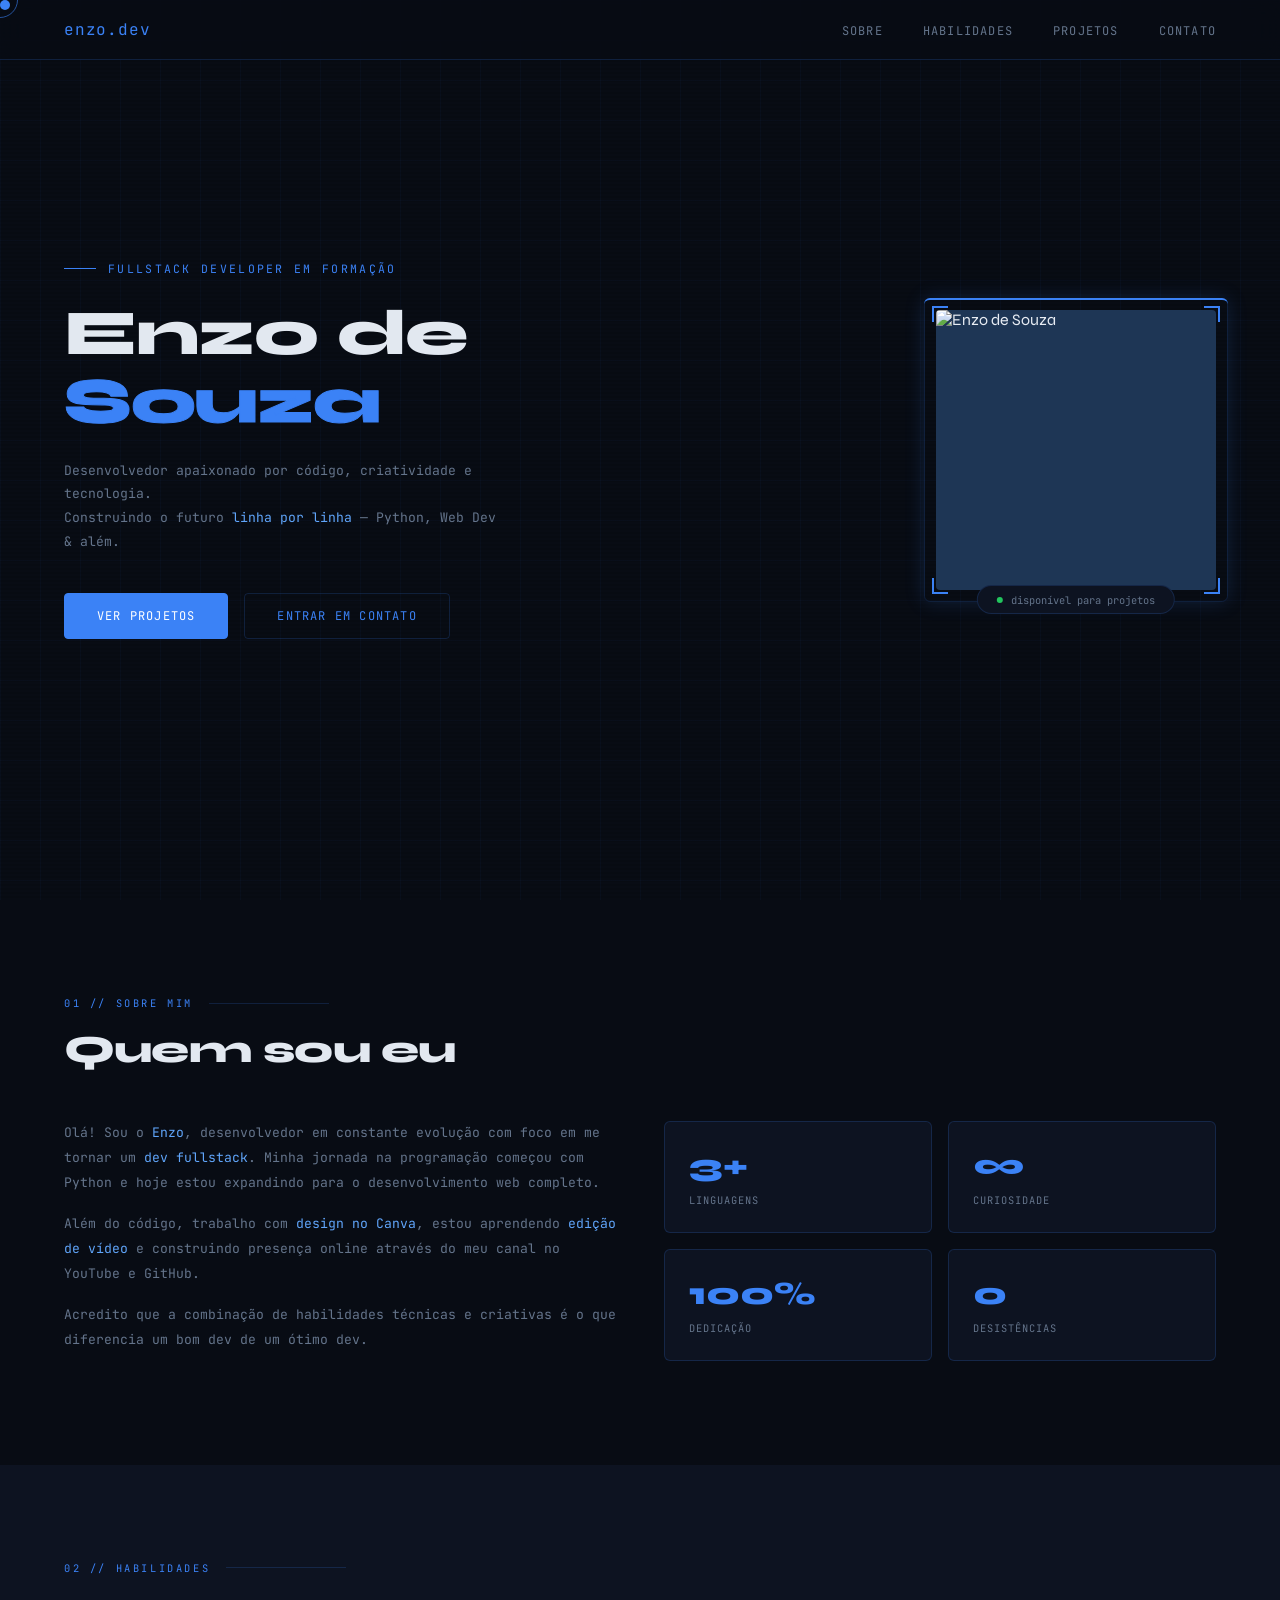
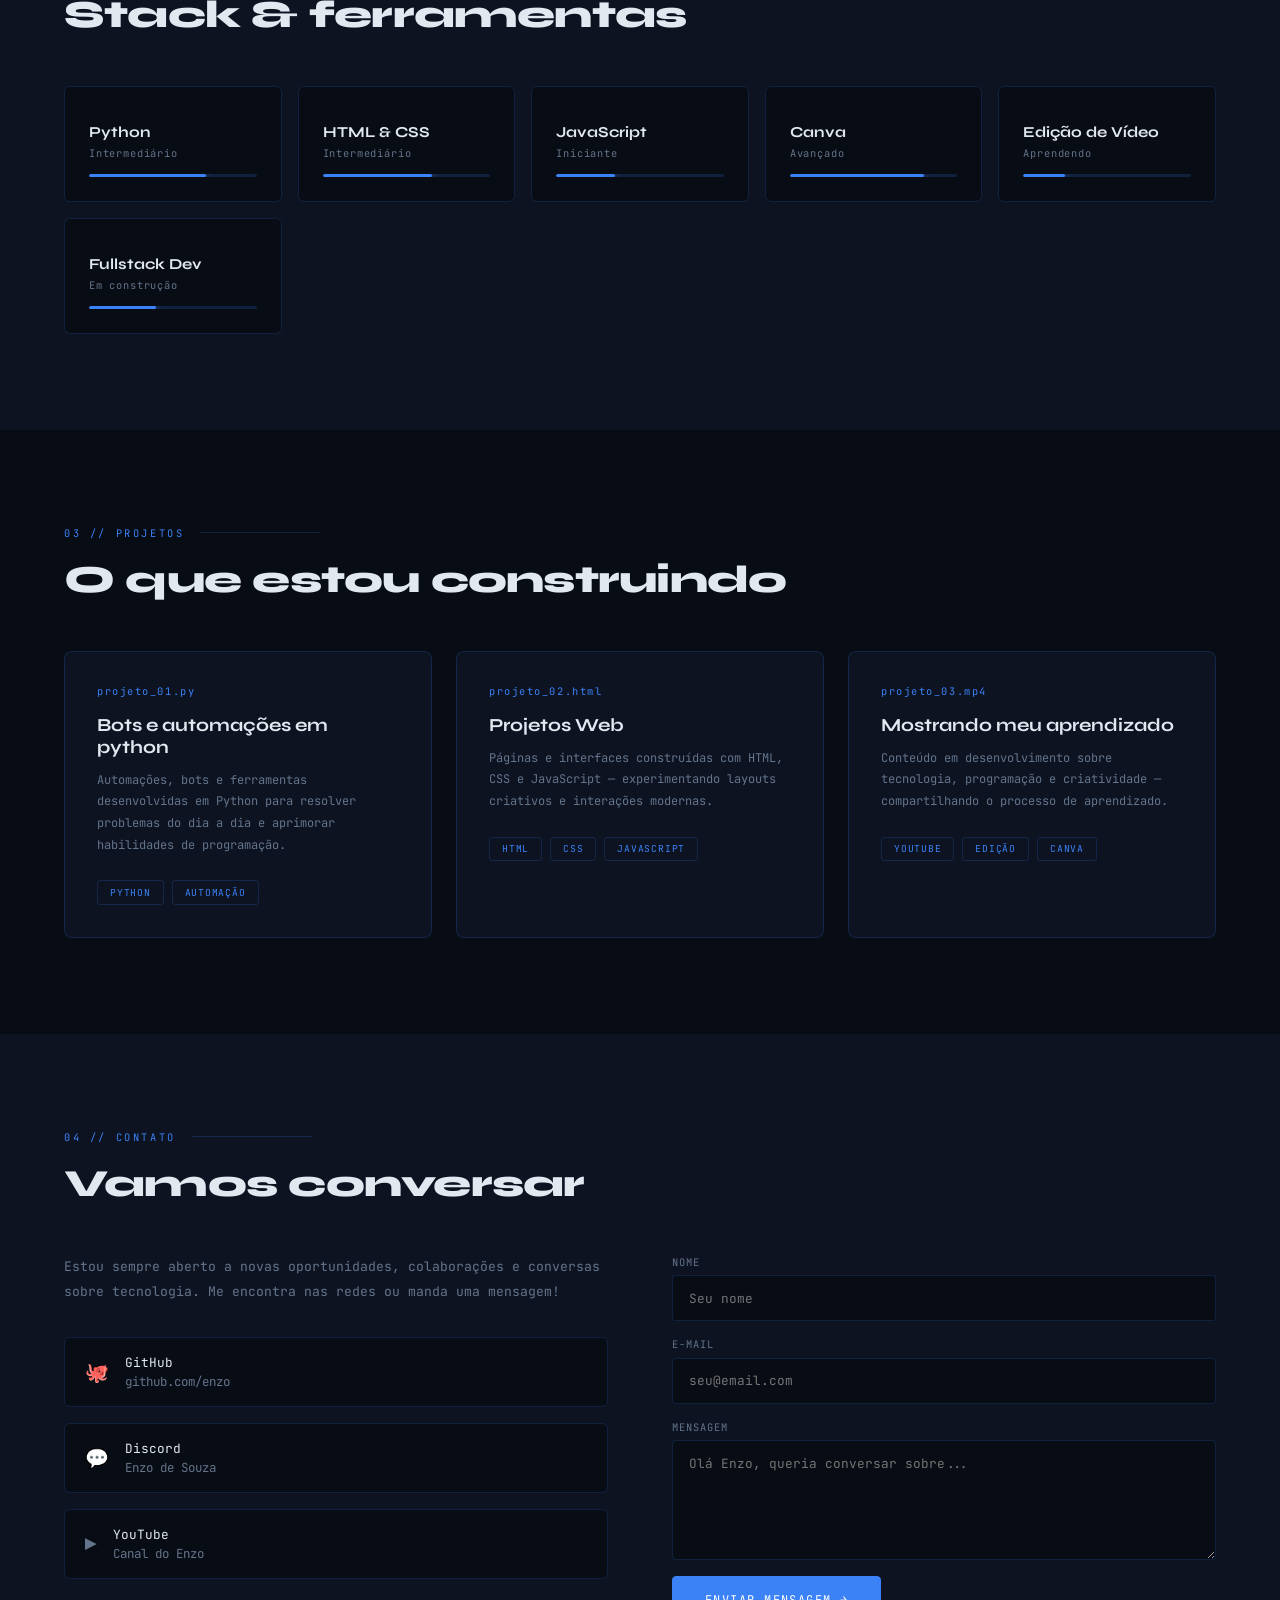
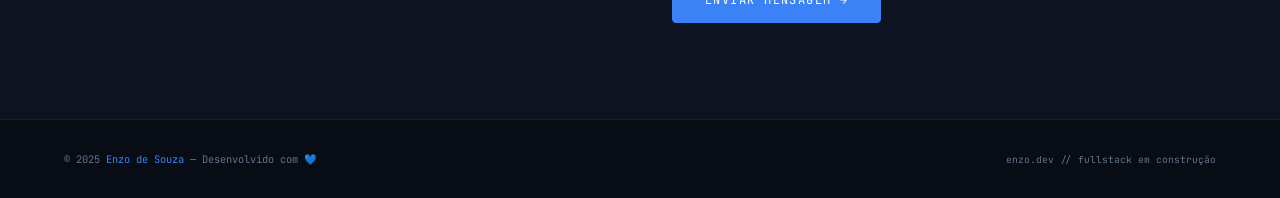
==== index.html @ d030c0ac "Rename index.html.html to index.html" ====
<!DOCTYPE html>
<html lang="pt-BR">
<head>
<meta charset="UTF-8">
<meta name="viewport" content="width=device-width, initial-scale=1.0">
<title>Enzo de Souza — Dev</title>
<link href="https://fonts.googleapis.com/css2?family=JetBrains+Mono:wght@300;400;600;700&family=Syne:wght@400;600;700;800&display=swap" rel="stylesheet">
<style>
  :root {
    --blue: #3b82f6;
    --blue-dim: #1d4ed8;
    --blue-glow: rgba(59,130,246,0.18);
    --bg: #080c14;
    --bg2: #0d1321;
    --bg3: #111827;
    --border: rgba(59,130,246,0.18);
    --text: #e2e8f0;
    --muted: #64748b;
    --accent: #60a5fa;
  }

  *, *::before, *::after { box-sizing: border-box; margin: 0; padding: 0; }

  html { scroll-behavior: smooth; }

  body {
    background: var(--bg);
    color: var(--text);
    font-family: 'Syne', sans-serif;
    overflow-x: hidden;
    cursor: none;
  }

  /* Custom cursor */
  .cursor {
    width: 10px; height: 10px;
    background: var(--blue);
    border-radius: 50%;
    position: fixed;
    top: 0; left: 0;
    pointer-events: none;
    z-index: 9999;
    transition: transform 0.1s ease;
  }
  .cursor-ring {
    width: 36px; height: 36px;
    border: 1.5px solid var(--blue);
    border-radius: 50%;
    position: fixed;
    top: 0; left: 0;
    pointer-events: none;
    z-index: 9998;
    transition: all 0.15s ease;
    opacity: 0.6;
  }

  /* Grid background */
  body::before {
    content: '';
    position: fixed;
    inset: 0;
    background-image:
      linear-gradient(rgba(59,130,246,0.04) 1px, transparent 1px),
      linear-gradient(90deg, rgba(59,130,246,0.04) 1px, transparent 1px);
    background-size: 40px 40px;
    pointer-events: none;
    z-index: 0;
  }

  /* Scanline overlay */
  body::after {
    content: '';
    position: fixed;
    inset: 0;
    background: repeating-linear-gradient(
      0deg,
      transparent,
      transparent 2px,
      rgba(0,0,0,0.07) 2px,
      rgba(0,0,0,0.07) 4px
    );
    pointer-events: none;
    z-index: 0;
  }

  /* NAV */
  nav {
    position: fixed;
    top: 0; left: 0; right: 0;
    z-index: 100;
    display: flex;
    align-items: center;
    justify-content: space-between;
    padding: 1.2rem 4rem;
    background: rgba(8,12,20,0.85);
    backdrop-filter: blur(14px);
    border-bottom: 1px solid var(--border);
  }

  .nav-logo {
    font-family: 'JetBrains Mono', monospace;
    font-size: 1rem;
    color: var(--blue);
    letter-spacing: 0.05em;
  }

  .nav-links {
    display: flex;
    gap: 2.5rem;
    list-style: none;
  }

  .nav-links a {
    font-family: 'JetBrains Mono', monospace;
    font-size: 0.75rem;
    color: var(--muted);
    text-decoration: none;
    letter-spacing: 0.1em;
    text-transform: uppercase;
    transition: color 0.2s;
  }

  .nav-links a:hover { color: var(--blue); }

  /* HERO */
  .hero {
    position: relative;
    z-index: 1;
    min-height: 100vh;
    display: flex;
    align-items: center;
    padding: 0 4rem;
    gap: 5rem;
  }

  .hero-left { flex: 1; }

  .hero-tag {
    font-family: 'JetBrains Mono', monospace;
    font-size: 0.72rem;
    color: var(--blue);
    letter-spacing: 0.2em;
    text-transform: uppercase;
    margin-bottom: 1.5rem;
    display: flex;
    align-items: center;
    gap: 0.75rem;
  }

  .hero-tag::before {
    content: '';
    display: inline-block;
    width: 2rem;
    height: 1px;
    background: var(--blue);
  }

  .hero h1 {
    font-size: clamp(2.8rem, 5vw, 5rem);
    font-weight: 800;
    line-height: 1.05;
    letter-spacing: -0.02em;
    margin-bottom: 1.5rem;
  }

  .hero h1 .name { color: var(--text); }
  .hero h1 .surname {
    color: var(--blue);
    -webkit-text-stroke: 1px var(--blue);
    display: block;
  }

  .hero-desc {
    font-family: 'JetBrains Mono', monospace;
    font-size: 0.82rem;
    color: var(--muted);
    line-height: 1.8;
    max-width: 440px;
    margin-bottom: 2.5rem;
  }

  .hero-desc span { color: var(--accent); }

  .hero-btns { display: flex; gap: 1rem; flex-wrap: wrap; }

  .btn {
    font-family: 'JetBrains Mono', monospace;
    font-size: 0.75rem;
    letter-spacing: 0.1em;
    text-transform: uppercase;
    padding: 0.85rem 2rem;
    border-radius: 4px;
    text-decoration: none;
    transition: all 0.25s;
    cursor: none;
  }

  .btn-primary {
    background: var(--blue);
    color: #fff;
    border: 1px solid var(--blue);
  }

  .btn-primary:hover {
    background: transparent;
    color: var(--blue);
    box-shadow: 0 0 20px var(--blue-glow);
  }

  .btn-outline {
    background: transparent;
    color: var(--blue);
    border: 1px solid var(--border);
  }

  .btn-outline:hover {
    border-color: var(--blue);
    box-shadow: 0 0 16px var(--blue-glow);
  }

  /* Avatar */
  .hero-right {
    flex-shrink: 0;
    position: relative;
  }

  .avatar-frame {
    width: 280px;
    height: 280px;
    position: relative;
  }

  .avatar-frame::before {
    content: '';
    position: absolute;
    inset: -12px;
    border: 1px solid var(--border);
    border-radius: 6px;
    animation: rotframe 8s linear infinite;
  }

  .avatar-frame::after {
    content: '';
    position: absolute;
    top: -12px; left: -12px; right: -12px; bottom: -12px;
    border-top: 2px solid var(--blue);
    border-radius: 6px;
    animation: rotframe 8s linear infinite;
    box-shadow: 0 0 20px var(--blue-glow);
  }

  @keyframes rotframe {
    from { transform: rotate(0deg); }
    to { transform: rotate(360deg); }
  }

  .avatar-img {
    width: 100%;
    height: 100%;
    object-fit: cover;
    border-radius: 4px;
    filter: grayscale(20%) contrast(1.05);
    display: block;
  }

  .avatar-corner {
    position: absolute;
    width: 16px; height: 16px;
    border-color: var(--blue);
    border-style: solid;
  }
  .avatar-corner.tl { top: -4px; left: -4px; border-width: 2px 0 0 2px; }
  .avatar-corner.tr { top: -4px; right: -4px; border-width: 2px 2px 0 0; }
  .avatar-corner.bl { bottom: -4px; left: -4px; border-width: 0 0 2px 2px; }
  .avatar-corner.br { bottom: -4px; right: -4px; border-width: 0 2px 2px 0; }

  .status-badge {
    position: absolute;
    bottom: -1.5rem;
    left: 50%;
    transform: translateX(-50%);
    background: var(--bg2);
    border: 1px solid var(--border);
    border-radius: 20px;
    padding: 0.4rem 1.2rem;
    font-family: 'JetBrains Mono', monospace;
    font-size: 0.65rem;
    color: var(--muted);
    white-space: nowrap;
    display: flex;
    align-items: center;
    gap: 0.5rem;
  }

  .status-dot {
    width: 6px; height: 6px;
    background: #22c55e;
    border-radius: 50%;
    animation: pulse-dot 2s ease-in-out infinite;
  }

  @keyframes pulse-dot {
    0%, 100% { opacity: 1; transform: scale(1); }
    50% { opacity: 0.5; transform: scale(0.8); }
  }

  /* SECTION */
  section {
    position: relative;
    z-index: 1;
    padding: 6rem 4rem;
  }

  .section-label {
    font-family: 'JetBrains Mono', monospace;
    font-size: 0.65rem;
    color: var(--blue);
    letter-spacing: 0.25em;
    text-transform: uppercase;
    display: flex;
    align-items: center;
    gap: 1rem;
    margin-bottom: 1rem;
  }

  .section-label::after {
    content: '';
    flex: 1;
    height: 1px;
    background: var(--border);
    max-width: 120px;
  }

  .section-title {
    font-size: clamp(1.8rem, 3vw, 2.8rem);
    font-weight: 800;
    letter-spacing: -0.02em;
    margin-bottom: 3rem;
  }

  /* ABOUT */
  .about-grid {
    display: grid;
    grid-template-columns: 1fr 1fr;
    gap: 3rem;
    align-items: start;
  }

  .about-text {
    font-family: 'JetBrains Mono', monospace;
    font-size: 0.82rem;
    color: var(--muted);
    line-height: 1.9;
  }

  .about-text p { margin-bottom: 1rem; }
  .about-text span { color: var(--accent); }

  .about-stats {
    display: grid;
    grid-template-columns: 1fr 1fr;
    gap: 1rem;
  }

  .stat-card {
    background: var(--bg2);
    border: 1px solid var(--border);
    border-radius: 6px;
    padding: 1.5rem;
    transition: border-color 0.25s, box-shadow 0.25s;
  }

  .stat-card:hover {
    border-color: var(--blue);
    box-shadow: 0 0 20px var(--blue-glow);
  }

  .stat-num {
    font-size: 2rem;
    font-weight: 800;
    color: var(--blue);
    display: block;
    margin-bottom: 0.25rem;
  }

  .stat-label {
    font-family: 'JetBrains Mono', monospace;
    font-size: 0.65rem;
    color: var(--muted);
    letter-spacing: 0.1em;
    text-transform: uppercase;
  }

  /* SKILLS */
  #skills { background: var(--bg2); }

  .skills-grid {
    display: grid;
    grid-template-columns: repeat(auto-fit, minmax(200px, 1fr));
    gap: 1rem;
  }

  .skill-card {
    background: var(--bg);
    border: 1px solid var(--border);
    border-radius: 6px;
    padding: 1.5rem;
    transition: all 0.25s;
    position: relative;
    overflow: hidden;
  }

  .skill-card::before {
    content: '';
    position: absolute;
    top: 0; left: 0;
    width: 100%; height: 2px;
    background: var(--blue);
    transform: scaleX(0);
    transform-origin: left;
    transition: transform 0.3s ease;
  }

  .skill-card:hover::before { transform: scaleX(1); }

  .skill-card:hover {
    border-color: var(--blue);
    box-shadow: 0 0 24px var(--blue-glow);
    transform: translateY(-3px);
  }

  .skill-icon {
    font-size: 1.6rem;
    margin-bottom: 0.75rem;
    display: block;
  }

  .skill-name {
    font-weight: 700;
    font-size: 0.95rem;
    margin-bottom: 0.35rem;
  }

  .skill-level {
    font-family: 'JetBrains Mono', monospace;
    font-size: 0.65rem;
    color: var(--muted);
    letter-spacing: 0.08em;
    margin-bottom: 0.85rem;
  }

  .skill-bar {
    height: 3px;
    background: var(--border);
    border-radius: 2px;
    overflow: hidden;
  }

  .skill-fill {
    height: 100%;
    background: var(--blue);
    border-radius: 2px;
    width: 0;
    transition: width 1s ease;
    box-shadow: 0 0 8px var(--blue);
  }

  /* PROJECTS */
  .projects-grid {
    display: grid;
    grid-template-columns: repeat(auto-fit, minmax(300px, 1fr));
    gap: 1.5rem;
  }

  .project-card {
    background: var(--bg2);
    border: 1px solid var(--border);
    border-radius: 8px;
    padding: 2rem;
    transition: all 0.25s;
    position: relative;
    overflow: hidden;
  }

  .project-card::after {
    content: '';
    position: absolute;
    inset: 0;
    background: linear-gradient(135deg, var(--blue-glow) 0%, transparent 60%);
    opacity: 0;
    transition: opacity 0.3s;
  }

  .project-card:hover {
    border-color: var(--blue);
    transform: translateY(-4px);
    box-shadow: 0 8px 32px var(--blue-glow);
  }

  .project-card:hover::after { opacity: 1; }

  .project-num {
    font-family: 'JetBrains Mono', monospace;
    font-size: 0.65rem;
    color: var(--blue);
    letter-spacing: 0.15em;
    margin-bottom: 1rem;
    position: relative;
    z-index: 1;
  }

  .project-title {
    font-size: 1.15rem;
    font-weight: 700;
    margin-bottom: 0.75rem;
    position: relative;
    z-index: 1;
  }

  .project-desc {
    font-family: 'JetBrains Mono', monospace;
    font-size: 0.75rem;
    color: var(--muted);
    line-height: 1.8;
    margin-bottom: 1.5rem;
    position: relative;
    z-index: 1;
  }

  .project-tags {
    display: flex;
    flex-wrap: wrap;
    gap: 0.5rem;
    position: relative;
    z-index: 1;
  }

  .tag {
    font-family: 'JetBrains Mono', monospace;
    font-size: 0.6rem;
    padding: 0.3rem 0.75rem;
    border: 1px solid var(--border);
    border-radius: 3px;
    color: var(--blue);
    letter-spacing: 0.08em;
    text-transform: uppercase;
  }

  /* CONTACT */
  #contact { background: var(--bg2); }

  .contact-inner {
    display: grid;
    grid-template-columns: 1fr 1fr;
    gap: 4rem;
    align-items: start;
  }

  .contact-info { }

  .contact-desc {
    font-family: 'JetBrains Mono', monospace;
    font-size: 0.82rem;
    color: var(--muted);
    line-height: 1.9;
    margin-bottom: 2rem;
  }

  .contact-links {
    display: flex;
    flex-direction: column;
    gap: 1rem;
  }

  .contact-link {
    display: flex;
    align-items: center;
    gap: 1rem;
    font-family: 'JetBrains Mono', monospace;
    font-size: 0.78rem;
    color: var(--muted);
    text-decoration: none;
    padding: 1rem 1.25rem;
    background: var(--bg);
    border: 1px solid var(--border);
    border-radius: 6px;
    transition: all 0.25s;
  }

  .contact-link:hover {
    color: var(--text);
    border-color: var(--blue);
    box-shadow: 0 0 16px var(--blue-glow);
  }

  .contact-link-icon {
    font-size: 1.2rem;
    flex-shrink: 0;
  }

  .contact-form { display: flex; flex-direction: column; gap: 1rem; }

  .form-group { display: flex; flex-direction: column; gap: 0.4rem; }

  .form-label {
    font-family: 'JetBrains Mono', monospace;
    font-size: 0.65rem;
    color: var(--muted);
    letter-spacing: 0.1em;
    text-transform: uppercase;
  }

  .form-input, .form-textarea {
    background: var(--bg);
    border: 1px solid var(--border);
    border-radius: 4px;
    padding: 0.85rem 1rem;
    color: var(--text);
    font-family: 'JetBrains Mono', monospace;
    font-size: 0.8rem;
    outline: none;
    transition: border-color 0.2s, box-shadow 0.2s;
    width: 100%;
  }

  .form-input:focus, .form-textarea:focus {
    border-color: var(--blue);
    box-shadow: 0 0 12px var(--blue-glow);
  }

  .form-textarea { resize: vertical; min-height: 120px; }

  .form-btn {
    font-family: 'JetBrains Mono', monospace;
    font-size: 0.75rem;
    letter-spacing: 0.12em;
    text-transform: uppercase;
    padding: 0.9rem 2rem;
    background: var(--blue);
    color: #fff;
    border: 1px solid var(--blue);
    border-radius: 4px;
    cursor: none;
    transition: all 0.25s;
    align-self: flex-start;
  }

  .form-btn:hover {
    background: transparent;
    color: var(--blue);
    box-shadow: 0 0 20px var(--blue-glow);
  }

  /* FOOTER */
  footer {
    position: relative;
    z-index: 1;
    padding: 2rem 4rem;
    border-top: 1px solid var(--border);
    display: flex;
    justify-content: space-between;
    align-items: center;
  }

  .footer-copy {
    font-family: 'JetBrains Mono', monospace;
    font-size: 0.65rem;
    color: var(--muted);
  }

  .footer-copy span { color: var(--blue); }

  /* TYPING */
  .typing-cursor::after {
    content: '|';
    animation: blink 1s step-end infinite;
    color: var(--blue);
  }

  @keyframes blink {
    0%, 100% { opacity: 1; }
    50% { opacity: 0; }
  }

  /* Fade in */
  .fade-up {
    opacity: 0;
    transform: translateY(28px);
    transition: opacity 0.7s ease, transform 0.7s ease;
  }

  .fade-up.visible {
    opacity: 1;
    transform: translateY(0);
  }

  @media (max-width: 768px) {
    nav { padding: 1rem 1.5rem; }
    .hero { flex-direction: column-reverse; padding: 6rem 1.5rem 3rem; gap: 3rem; }
    .avatar-frame { width: 180px; height: 180px; }
    section { padding: 4rem 1.5rem; }
    .about-grid, .contact-inner { grid-template-columns: 1fr; }
    footer { flex-direction: column; gap: 0.5rem; text-align: center; }
  }
</style>
</head>
<body>

<div class="cursor" id="cursor"></div>
<div class="cursor-ring" id="cursor-ring"></div>

<!-- NAV -->
<nav>
  <div class="nav-logo">enzo.dev</div>
  <ul class="nav-links">
    <li><a href="#about">sobre</a></li>
    <li><a href="#skills">habilidades</a></li>
    <li><a href="#projects">projetos</a></li>
    <li><a href="#contact">contato</a></li>
  </ul>
</nav>

<!-- HERO -->
<section class="hero" id="home">
  <div class="hero-left">
    <div class="hero-tag">Fullstack Developer em formação</div>
    <h1>
      <span class="name">Enzo de</span>
      <span class="surname">Souza</span>
    </h1>
    <p class="hero-desc">
      Desenvolvedor apaixonado por código, criatividade e tecnologia.<br>
      Construindo o futuro <span>linha por linha</span> — Python, Web Dev & além.
    </p>
    <div class="hero-btns">
      <a href="#projects" class="btn btn-primary">Ver projetos</a>
      <a href="#contact" class="btn btn-outline">Entrar em contato</a>
    </div>
  </div>
  <div class="hero-right">
    <div class="avatar-frame">
      <img src="250769097.jpg" alt="Enzo de Souza" class="avatar-img" onerror="this.style.background='#1e3a5f';this.removeAttribute('src');">
      <div class="avatar-corner tl"></div>
      <div class="avatar-corner tr"></div>
      <div class="avatar-corner bl"></div>
      <div class="avatar-corner br"></div>
    </div>
    <div class="status-badge">
      <span class="status-dot"></span>
      disponível para projetos
    </div>
  </div>
</section>

<!-- ABOUT -->
<section id="about">
  <div class="section-label">01 // sobre mim</div>
  <h2 class="section-title">Quem sou eu</h2>
  <div class="about-grid">
    <div class="about-text fade-up">
      <p>Olá! Sou o <span>Enzo</span>, desenvolvedor em constante evolução com foco em me tornar um <span>dev fullstack</span>. Minha jornada na programação começou com Python e hoje estou expandindo para o desenvolvimento web completo.</p>
      <p>Além do código, trabalho com <span>design no Canva</span>, estou aprendendo <span>edição de vídeo</span> e construindo presença online através do meu canal no YouTube e GitHub.</p>
      <p>Acredito que a combinação de habilidades técnicas e criativas é o que diferencia um bom dev de um ótimo dev.</p>
    </div>
    <div class="about-stats fade-up">
      <div class="stat-card">
        <span class="stat-num">3+</span>
        <span class="stat-label">Linguagens</span>
      </div>
      <div class="stat-card">
        <span class="stat-num">∞</span>
        <span class="stat-label">Curiosidade</span>
      </div>
      <div class="stat-card">
        <span class="stat-num">100%</span>
        <span class="stat-label">Dedicação</span>
      </div>
      <div class="stat-card">
        <span class="stat-num">0</span>
        <span class="stat-label">Desistências</span>
      </div>
    </div>
  </div>
</section>

<!-- SKILLS -->
<section id="skills">
  <div class="section-label">02 // habilidades</div>
  <h2 class="section-title">Stack & ferramentas</h2>
  <div class="skills-grid">
    <div class="skill-card fade-up">
      <span class="skill-icon"></span>
      <div class="skill-name">Python</div>
      <div class="skill-level">Intermediário</div>
      <div class="skill-bar"><div class="skill-fill" data-width="70"></div></div>
    </div>
    <div class="skill-card fade-up">
      <span class="skill-icon"></span>
      <div class="skill-name">HTML & CSS</div>
      <div class="skill-level">Intermediário</div>
      <div class="skill-bar"><div class="skill-fill" data-width="65"></div></div>
    </div>
    <div class="skill-card fade-up">
      <span class="skill-icon"></span>
      <div class="skill-name">JavaScript</div>
      <div class="skill-level">Iniciante</div>
      <div class="skill-bar"><div class="skill-fill" data-width="35"></div></div>
    </div>
    <div class="skill-card fade-up">
      <span class="skill-icon"></span>
      <div class="skill-name">Canva</div>
      <div class="skill-level">Avançado</div>
      <div class="skill-bar"><div class="skill-fill" data-width="80"></div></div>
    </div>
    <div class="skill-card fade-up">
      <span class="skill-icon"></span>
      <div class="skill-name">Edição de Vídeo</div>
      <div class="skill-level">Aprendendo</div>
      <div class="skill-bar"><div class="skill-fill" data-width="25"></div></div>
    </div>
    <div class="skill-card fade-up">
      <span class="skill-icon"></span>
      <div class="skill-name">Fullstack Dev</div>
      <div class="skill-level">Em construção</div>
      <div class="skill-bar"><div class="skill-fill" data-width="40"></div></div>
    </div>
  </div>
</section>

<!-- PROJECTS -->
<section id="projects">
  <div class="section-label">03 // projetos</div>
  <h2 class="section-title">O que estou construindo</h2>
  <div class="projects-grid">
    <div class="project-card fade-up">
      <div class="project-num">projeto_01.py</div>
      <div class="project-title">Bots e automações em python</div>
      <p class="project-desc">Automações, bots e ferramentas desenvolvidas em Python para resolver problemas do dia a dia e aprimorar habilidades de programação.</p>
      <div class="project-tags">
        <span class="tag">Python</span>
        <span class="tag">Automação</span>
      </div>
    </div>
    <div class="project-card fade-up">
      <div class="project-num">projeto_02.html</div>
      <div class="project-title">Projetos Web</div>
      <p class="project-desc">Páginas e interfaces construídas com HTML, CSS e JavaScript — experimentando layouts criativos e interações modernas.</p>
      <div class="project-tags">
        <span class="tag">HTML</span>
        <span class="tag">CSS</span>
        <span class="tag">JavaScript</span>
      </div>
    </div>
    <div class="project-card fade-up">
      <div class="project-num">projeto_03.mp4</div>
      <div class="project-title">Mostrando meu aprendizado</div>
      <p class="project-desc">Conteúdo em desenvolvimento sobre tecnologia, programação e criatividade — compartilhando o processo de aprendizado.</p>
      <div class="project-tags">
        <span class="tag">YouTube</span>
        <span class="tag">Edição</span>
        <span class="tag">Canva</span>
      </div>
    </div>
  </div>
</section>

<!-- CONTACT -->
<section id="contact">
  <div class="section-label">04 // contato</div>
  <h2 class="section-title">Vamos conversar</h2>
  <div class="contact-inner">
    <div class="contact-info fade-up">
      <p class="contact-desc">Estou sempre aberto a novas oportunidades, colaborações e conversas sobre tecnologia. Me encontra nas redes ou manda uma mensagem!</p>
      <div class="contact-links">
        <a href="https://github.com/EnzoSouza10" target="_blank" class="contact-link">
          <span class="contact-link-icon">🐙</span>
          <div>
            <div style="color:var(--text);font-size:0.8rem;margin-bottom:2px;">GitHub</div>
            <div>github.com/enzo</div>
          </div>
        </a>
        <a href="https://discord.com/" target="_blank" class="contact-link">
          <span class="contact-link-icon">💬</span>
          <div>
            <div style="color:var(--text);font-size:0.8rem;margin-bottom:2px;">Discord</div>
            <div>Enzo de Souza</div>
          </div>
        </a>
        <a href="https://www.youtube.com/@crimsond3wn" target="_blank" class="contact-link">
          <span class="contact-link-icon">▶️</span>
          <div>
            <div style="color:var(--text);font-size:0.8rem;margin-bottom:2px;">YouTube</div>
            <div>Canal do Enzo</div>
          </div>
        </a>
      </div>
    </div>
    <div class="contact-form fade-up">
      <div class="form-group">
        <label class="form-label">Nome</label>
        <input type="text" class="form-input" placeholder="Seu nome">
      </div>
      <div class="form-group">
        <label class="form-label">E-mail</label>
        <input type="email" class="form-input" placeholder="seu@email.com">
      </div>
      <div class="form-group">
        <label class="form-label">Mensagem</label>
        <textarea class="form-textarea" placeholder="Olá Enzo, queria conversar sobre..."></textarea>
      </div>
      <button class="form-btn" onclick="handleSubmit(this)">Enviar mensagem →</button>
    </div>
  </div>
</section>

<!-- FOOTER -->
<footer>
  <div class="footer-copy">© 2025 <span>Enzo de Souza</span> — Desenvolvido com 💙</div>
  <div class="footer-copy" style="font-size:0.6rem;">enzo.dev // fullstack em construção</div>
</footer>

<script>
  // Custom cursor
  const cursor = document.getElementById('cursor');
  const ring = document.getElementById('cursor-ring');
  let mx = 0, my = 0, rx = 0, ry = 0;

  document.addEventListener('mousemove', e => {
    mx = e.clientX; my = e.clientY;
    cursor.style.transform = `translate(${mx - 5}px, ${my - 5}px)`;
  });

  function animateRing() {
    rx += (mx - rx - 18) * 0.12;
    ry += (my - ry - 18) * 0.12;
    ring.style.transform = `translate(${rx}px, ${ry}px)`;
    requestAnimationFrame(animateRing);
  }
  animateRing();

  document.querySelectorAll('a, button, .skill-card, .project-card, .stat-card, .contact-link').forEach(el => {
    el.addEventListener('mouseenter', () => {
      cursor.style.transform += ' scale(1.5)';
      ring.style.opacity = '1';
      ring.style.width = '50px';
      ring.style.height = '50px';
    });
    el.addEventListener('mouseleave', () => {
      ring.style.opacity = '0.6';
      ring.style.width = '36px';
      ring.style.height = '36px';
    });
  });

  // Intersection Observer for fade-up + skill bars
  const observer = new IntersectionObserver(entries => {
    entries.forEach(entry => {
      if (entry.isIntersecting) {
        entry.target.classList.add('visible');
        entry.target.querySelectorAll('.skill-fill').forEach(bar => {
          setTimeout(() => {
            bar.style.width = bar.dataset.width + '%';
          }, 200);
        });
      }
    });
  }, { threshold: 0.15 });

  document.querySelectorAll('.fade-up').forEach(el => observer.observe(el));

  // Also animate skill bars if already visible
  document.querySelectorAll('.skill-fill').forEach(bar => {
    const observed = new IntersectionObserver(entries => {
      if (entries[0].isIntersecting) {
        setTimeout(() => { bar.style.width = bar.dataset.width + '%'; }, 300);
        observed.disconnect();
      }
    }, { threshold: 0.5 });
    observed.observe(bar);
  });

  // Form submit
  function handleSubmit(btn) {
    btn.textContent = 'Mensagem enviada ✓';
    btn.style.background = '#22c55e';
    btn.style.borderColor = '#22c55e';
    setTimeout(() => {
      btn.textContent = 'Enviar mensagem →';
      btn.style.background = 'var(--blue)';
      btn.style.borderColor = 'var(--blue)';
    }, 3000);
  }

  // Smooth nav
  document.querySelectorAll('a[href^="#"]').forEach(a => {
    a.addEventListener('click', e => {
      e.preventDefault();
      document.querySelector(a.getAttribute('href'))?.scrollIntoView({ behavior: 'smooth' });
    });
  });
</script>
</body>
</html>
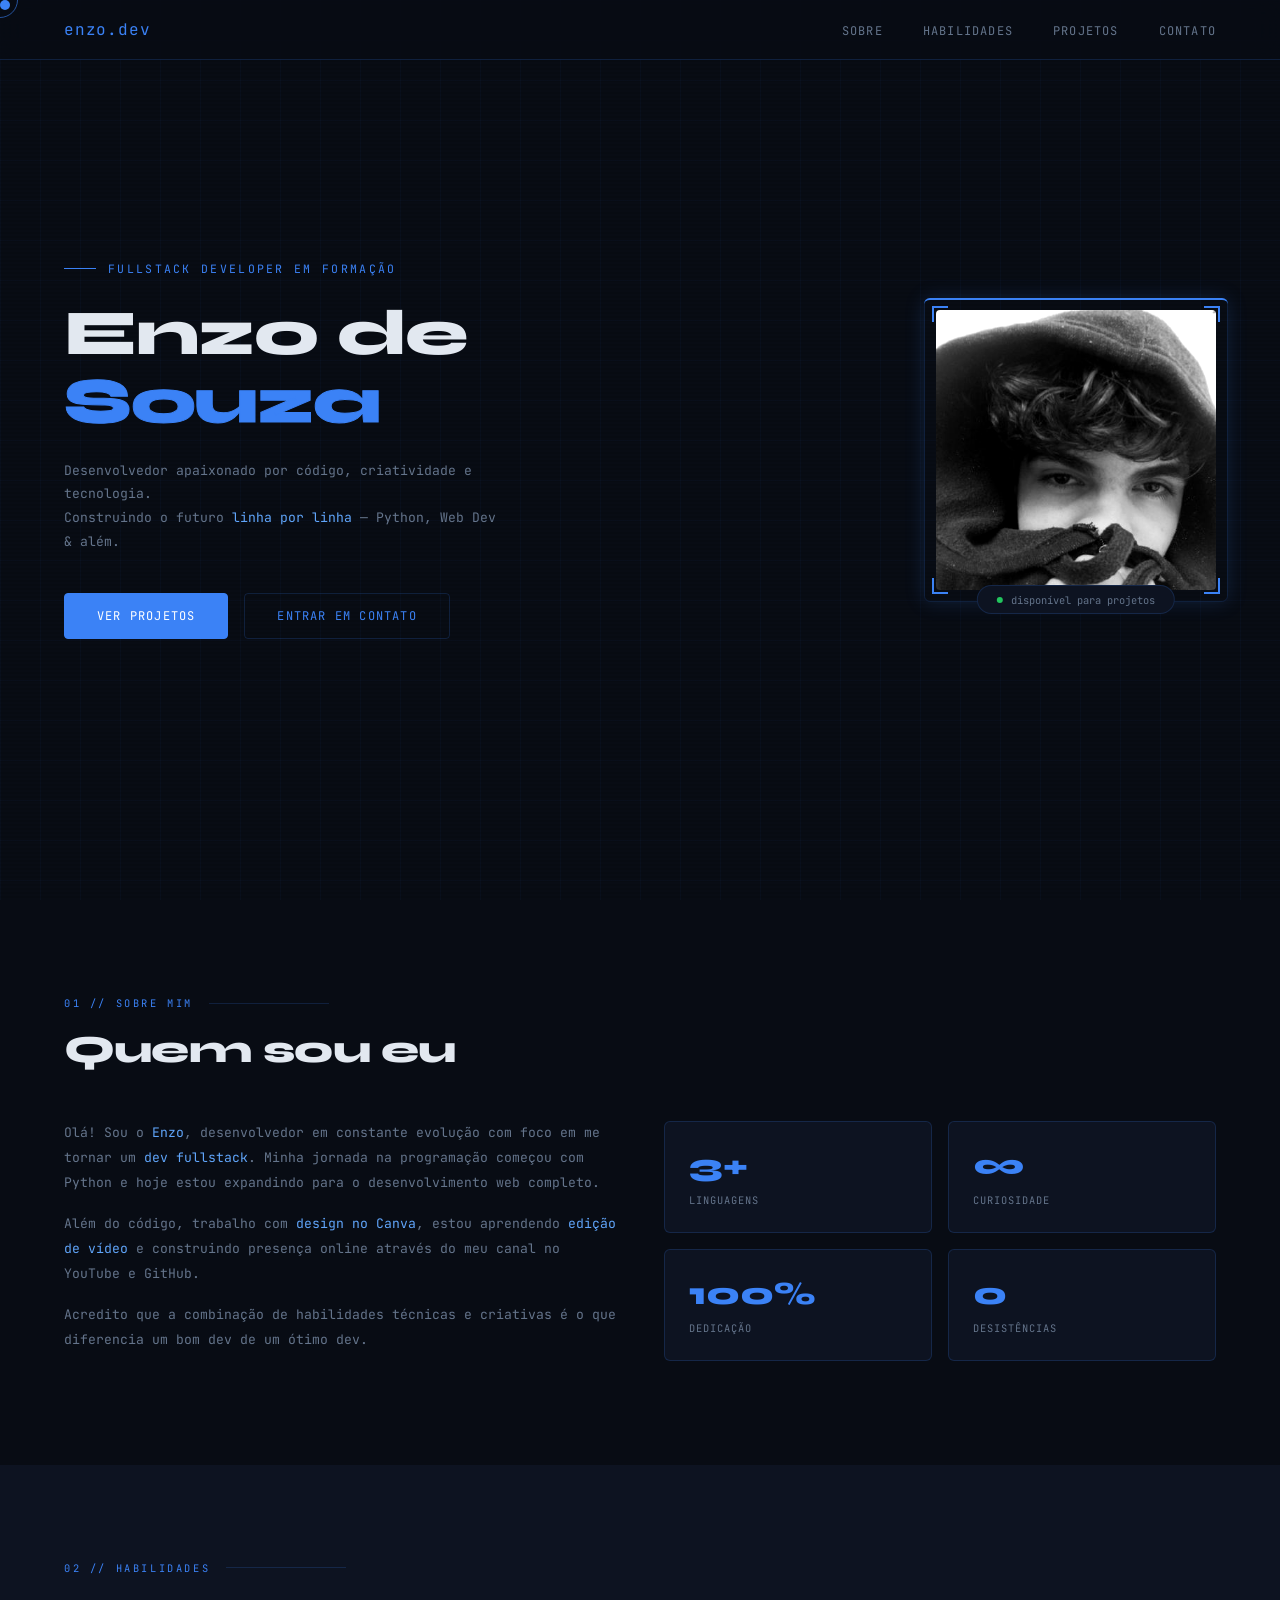
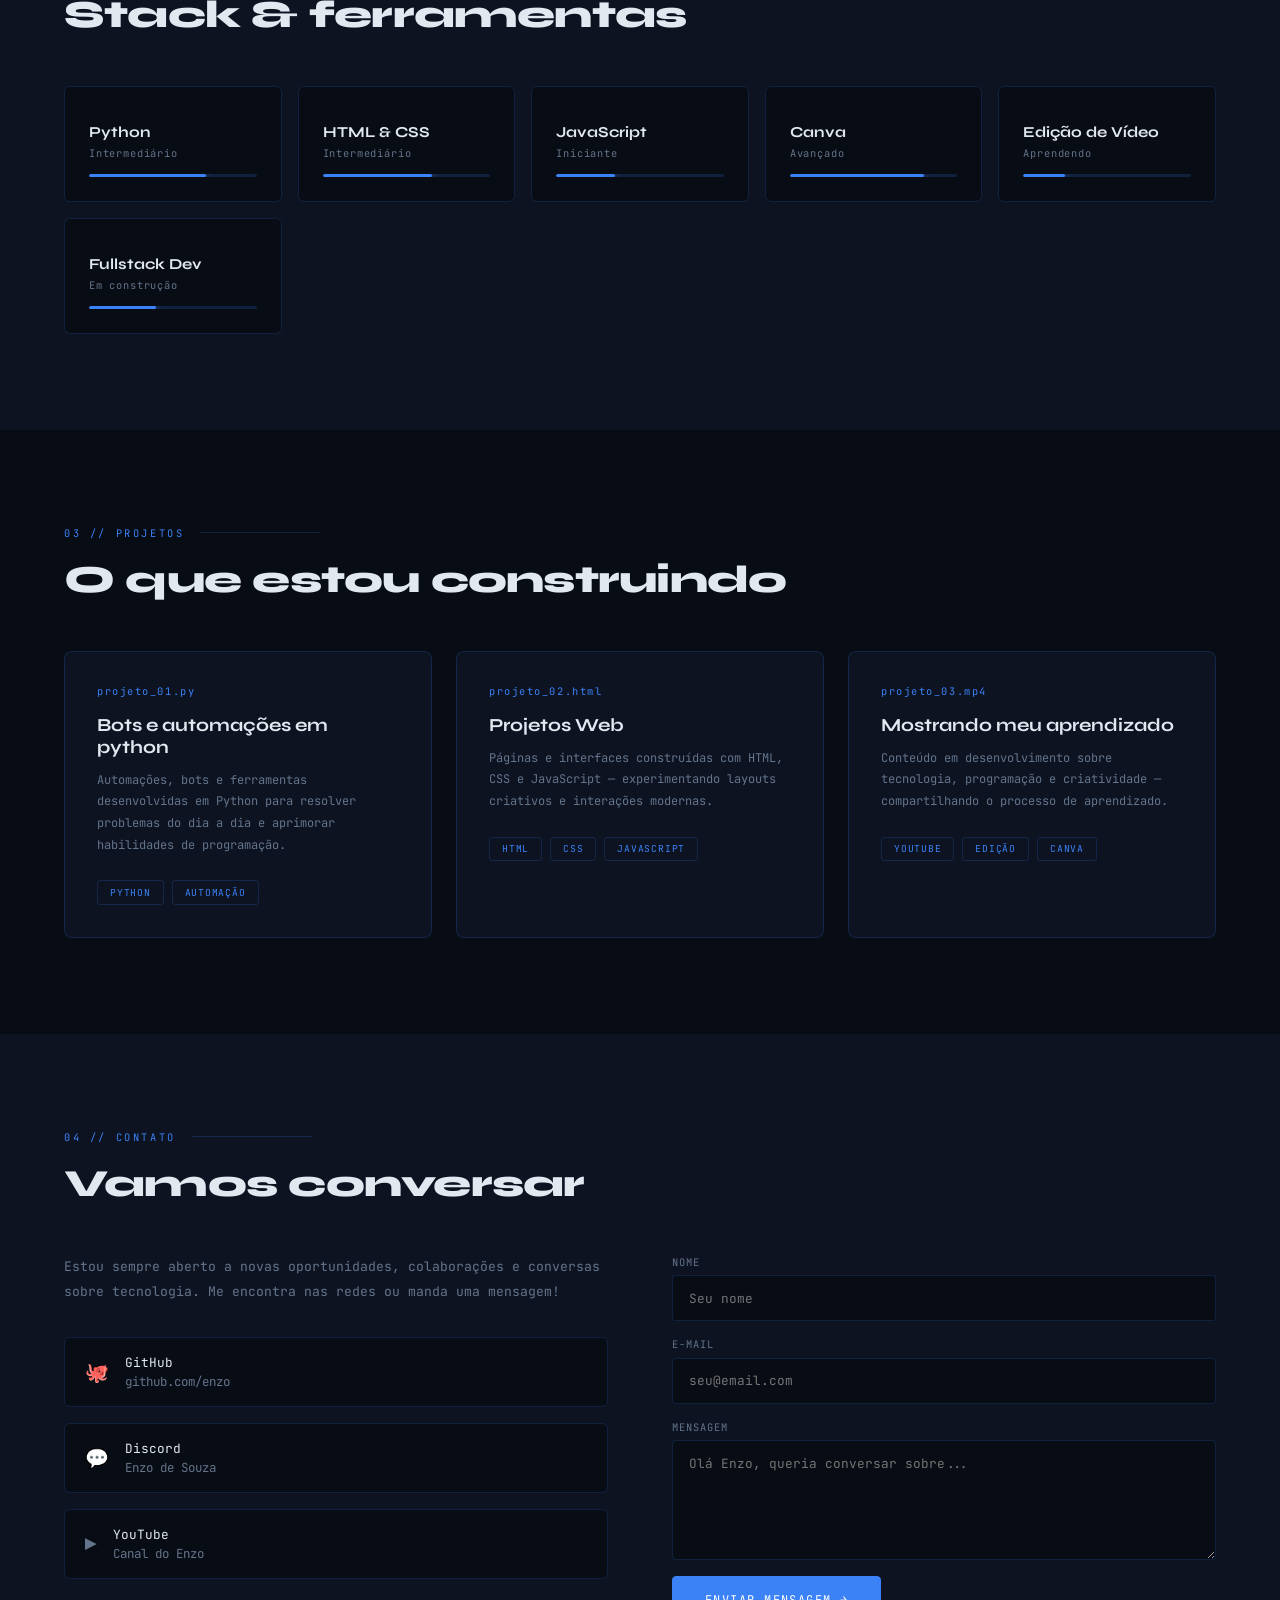
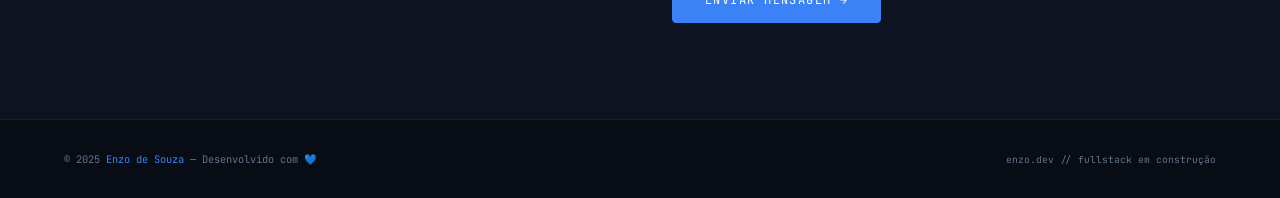
==== commit 671b589d: "Add files via upload" ====
--- a/index.html
+++ b/index.html
@@ -1,708 +1,11 @@
 <!DOCTYPE html>
 <html lang="pt-BR">
 <head>
-<meta charset="UTF-8">
-<meta name="viewport" content="width=device-width, initial-scale=1.0">
-<title>Enzo de Souza — Dev</title>
-<link href="https://fonts.googleapis.com/css2?family=JetBrains+Mono:wght@300;400;600;700&family=Syne:wght@400;600;700;800&display=swap" rel="stylesheet">
-<style>
-  :root {
-    --blue: #3b82f6;
-    --blue-dim: #1d4ed8;
-    --blue-glow: rgba(59,130,246,0.18);
-    --bg: #080c14;
-    --bg2: #0d1321;
-    --bg3: #111827;
-    --border: rgba(59,130,246,0.18);
-    --text: #e2e8f0;
-    --muted: #64748b;
-    --accent: #60a5fa;
-  }
-
-  *, *::before, *::after { box-sizing: border-box; margin: 0; padding: 0; }
-
-  html { scroll-behavior: smooth; }
-
-  body {
-    background: var(--bg);
-    color: var(--text);
-    font-family: 'Syne', sans-serif;
-    overflow-x: hidden;
-    cursor: none;
-  }
-
-  /* Custom cursor */
-  .cursor {
-    width: 10px; height: 10px;
-    background: var(--blue);
-    border-radius: 50%;
-    position: fixed;
-    top: 0; left: 0;
-    pointer-events: none;
-    z-index: 9999;
-    transition: transform 0.1s ease;
-  }
-  .cursor-ring {
-    width: 36px; height: 36px;
-    border: 1.5px solid var(--blue);
-    border-radius: 50%;
-    position: fixed;
-    top: 0; left: 0;
-    pointer-events: none;
-    z-index: 9998;
-    transition: all 0.15s ease;
-    opacity: 0.6;
-  }
-
-  /* Grid background */
-  body::before {
-    content: '';
-    position: fixed;
-    inset: 0;
-    background-image:
-      linear-gradient(rgba(59,130,246,0.04) 1px, transparent 1px),
-      linear-gradient(90deg, rgba(59,130,246,0.04) 1px, transparent 1px);
-    background-size: 40px 40px;
-    pointer-events: none;
-    z-index: 0;
-  }
-
-  /* Scanline overlay */
-  body::after {
-    content: '';
-    position: fixed;
-    inset: 0;
-    background: repeating-linear-gradient(
-      0deg,
-      transparent,
-      transparent 2px,
-      rgba(0,0,0,0.07) 2px,
-      rgba(0,0,0,0.07) 4px
-    );
-    pointer-events: none;
-    z-index: 0;
-  }
-
-  /* NAV */
-  nav {
-    position: fixed;
-    top: 0; left: 0; right: 0;
-    z-index: 100;
-    display: flex;
-    align-items: center;
-    justify-content: space-between;
-    padding: 1.2rem 4rem;
-    background: rgba(8,12,20,0.85);
-    backdrop-filter: blur(14px);
-    border-bottom: 1px solid var(--border);
-  }
-
-  .nav-logo {
-    font-family: 'JetBrains Mono', monospace;
-    font-size: 1rem;
-    color: var(--blue);
-    letter-spacing: 0.05em;
-  }
-
-  .nav-links {
-    display: flex;
-    gap: 2.5rem;
-    list-style: none;
-  }
-
-  .nav-links a {
-    font-family: 'JetBrains Mono', monospace;
-    font-size: 0.75rem;
-    color: var(--muted);
-    text-decoration: none;
-    letter-spacing: 0.1em;
-    text-transform: uppercase;
-    transition: color 0.2s;
-  }
-
-  .nav-links a:hover { color: var(--blue); }
-
-  /* HERO */
-  .hero {
-    position: relative;
-    z-index: 1;
-    min-height: 100vh;
-    display: flex;
-    align-items: center;
-    padding: 0 4rem;
-    gap: 5rem;
-  }
-
-  .hero-left { flex: 1; }
-
-  .hero-tag {
-    font-family: 'JetBrains Mono', monospace;
-    font-size: 0.72rem;
-    color: var(--blue);
-    letter-spacing: 0.2em;
-    text-transform: uppercase;
-    margin-bottom: 1.5rem;
-    display: flex;
-    align-items: center;
-    gap: 0.75rem;
-  }
-
-  .hero-tag::before {
-    content: '';
-    display: inline-block;
-    width: 2rem;
-    height: 1px;
-    background: var(--blue);
-  }
-
-  .hero h1 {
-    font-size: clamp(2.8rem, 5vw, 5rem);
-    font-weight: 800;
-    line-height: 1.05;
-    letter-spacing: -0.02em;
-    margin-bottom: 1.5rem;
-  }
-
-  .hero h1 .name { color: var(--text); }
-  .hero h1 .surname {
-    color: var(--blue);
-    -webkit-text-stroke: 1px var(--blue);
-    display: block;
-  }
-
-  .hero-desc {
-    font-family: 'JetBrains Mono', monospace;
-    font-size: 0.82rem;
-    color: var(--muted);
-    line-height: 1.8;
-    max-width: 440px;
-    margin-bottom: 2.5rem;
-  }
-
-  .hero-desc span { color: var(--accent); }
-
-  .hero-btns { display: flex; gap: 1rem; flex-wrap: wrap; }
-
-  .btn {
-    font-family: 'JetBrains Mono', monospace;
-    font-size: 0.75rem;
-    letter-spacing: 0.1em;
-    text-transform: uppercase;
-    padding: 0.85rem 2rem;
-    border-radius: 4px;
-    text-decoration: none;
-    transition: all 0.25s;
-    cursor: none;
-  }
-
-  .btn-primary {
-    background: var(--blue);
-    color: #fff;
-    border: 1px solid var(--blue);
-  }
-
-  .btn-primary:hover {
-    background: transparent;
-    color: var(--blue);
-    box-shadow: 0 0 20px var(--blue-glow);
-  }
-
-  .btn-outline {
-    background: transparent;
-    color: var(--blue);
-    border: 1px solid var(--border);
-  }
-
-  .btn-outline:hover {
-    border-color: var(--blue);
-    box-shadow: 0 0 16px var(--blue-glow);
-  }
-
-  /* Avatar */
-  .hero-right {
-    flex-shrink: 0;
-    position: relative;
-  }
-
-  .avatar-frame {
-    width: 280px;
-    height: 280px;
-    position: relative;
-  }
-
-  .avatar-frame::before {
-    content: '';
-    position: absolute;
-    inset: -12px;
-    border: 1px solid var(--border);
-    border-radius: 6px;
-    animation: rotframe 8s linear infinite;
-  }
-
-  .avatar-frame::after {
-    content: '';
-    position: absolute;
-    top: -12px; left: -12px; right: -12px; bottom: -12px;
-    border-top: 2px solid var(--blue);
-    border-radius: 6px;
-    animation: rotframe 8s linear infinite;
-    box-shadow: 0 0 20px var(--blue-glow);
-  }
-
-  @keyframes rotframe {
-    from { transform: rotate(0deg); }
-    to { transform: rotate(360deg); }
-  }
-
-  .avatar-img {
-    width: 100%;
-    height: 100%;
-    object-fit: cover;
-    border-radius: 4px;
-    filter: grayscale(20%) contrast(1.05);
-    display: block;
-  }
-
-  .avatar-corner {
-    position: absolute;
-    width: 16px; height: 16px;
-    border-color: var(--blue);
-    border-style: solid;
-  }
-  .avatar-corner.tl { top: -4px; left: -4px; border-width: 2px 0 0 2px; }
-  .avatar-corner.tr { top: -4px; right: -4px; border-width: 2px 2px 0 0; }
-  .avatar-corner.bl { bottom: -4px; left: -4px; border-width: 0 0 2px 2px; }
-  .avatar-corner.br { bottom: -4px; right: -4px; border-width: 0 2px 2px 0; }
-
-  .status-badge {
-    position: absolute;
-    bottom: -1.5rem;
-    left: 50%;
-    transform: translateX(-50%);
-    background: var(--bg2);
-    border: 1px solid var(--border);
-    border-radius: 20px;
-    padding: 0.4rem 1.2rem;
-    font-family: 'JetBrains Mono', monospace;
-    font-size: 0.65rem;
-    color: var(--muted);
-    white-space: nowrap;
-    display: flex;
-    align-items: center;
-    gap: 0.5rem;
-  }
-
-  .status-dot {
-    width: 6px; height: 6px;
-    background: #22c55e;
-    border-radius: 50%;
-    animation: pulse-dot 2s ease-in-out infinite;
-  }
-
-  @keyframes pulse-dot {
-    0%, 100% { opacity: 1; transform: scale(1); }
-    50% { opacity: 0.5; transform: scale(0.8); }
-  }
-
-  /* SECTION */
-  section {
-    position: relative;
-    z-index: 1;
-    padding: 6rem 4rem;
-  }
-
-  .section-label {
-    font-family: 'JetBrains Mono', monospace;
-    font-size: 0.65rem;
-    color: var(--blue);
-    letter-spacing: 0.25em;
-    text-transform: uppercase;
-    display: flex;
-    align-items: center;
-    gap: 1rem;
-    margin-bottom: 1rem;
-  }
-
-  .section-label::after {
-    content: '';
-    flex: 1;
-    height: 1px;
-    background: var(--border);
-    max-width: 120px;
-  }
-
-  .section-title {
-    font-size: clamp(1.8rem, 3vw, 2.8rem);
-    font-weight: 800;
-    letter-spacing: -0.02em;
-    margin-bottom: 3rem;
-  }
-
-  /* ABOUT */
-  .about-grid {
-    display: grid;
-    grid-template-columns: 1fr 1fr;
-    gap: 3rem;
-    align-items: start;
-  }
-
-  .about-text {
-    font-family: 'JetBrains Mono', monospace;
-    font-size: 0.82rem;
-    color: var(--muted);
-    line-height: 1.9;
-  }
-
-  .about-text p { margin-bottom: 1rem; }
-  .about-text span { color: var(--accent); }
-
-  .about-stats {
-    display: grid;
-    grid-template-columns: 1fr 1fr;
-    gap: 1rem;
-  }
-
-  .stat-card {
-    background: var(--bg2);
-    border: 1px solid var(--border);
-    border-radius: 6px;
-    padding: 1.5rem;
-    transition: border-color 0.25s, box-shadow 0.25s;
-  }
-
-  .stat-card:hover {
-    border-color: var(--blue);
-    box-shadow: 0 0 20px var(--blue-glow);
-  }
-
-  .stat-num {
-    font-size: 2rem;
-    font-weight: 800;
-    color: var(--blue);
-    display: block;
-    margin-bottom: 0.25rem;
-  }
-
-  .stat-label {
-    font-family: 'JetBrains Mono', monospace;
-    font-size: 0.65rem;
-    color: var(--muted);
-    letter-spacing: 0.1em;
-    text-transform: uppercase;
-  }
-
-  /* SKILLS */
-  #skills { background: var(--bg2); }
-
-  .skills-grid {
-    display: grid;
-    grid-template-columns: repeat(auto-fit, minmax(200px, 1fr));
-    gap: 1rem;
-  }
-
-  .skill-card {
-    background: var(--bg);
-    border: 1px solid var(--border);
-    border-radius: 6px;
-    padding: 1.5rem;
-    transition: all 0.25s;
-    position: relative;
-    overflow: hidden;
-  }
-
-  .skill-card::before {
-    content: '';
-    position: absolute;
-    top: 0; left: 0;
-    width: 100%; height: 2px;
-    background: var(--blue);
-    transform: scaleX(0);
-    transform-origin: left;
-    transition: transform 0.3s ease;
-  }
-
-  .skill-card:hover::before { transform: scaleX(1); }
-
-  .skill-card:hover {
-    border-color: var(--blue);
-    box-shadow: 0 0 24px var(--blue-glow);
-    transform: translateY(-3px);
-  }
-
-  .skill-icon {
-    font-size: 1.6rem;
-    margin-bottom: 0.75rem;
-    display: block;
-  }
-
-  .skill-name {
-    font-weight: 700;
-    font-size: 0.95rem;
-    margin-bottom: 0.35rem;
-  }
-
-  .skill-level {
-    font-family: 'JetBrains Mono', monospace;
-    font-size: 0.65rem;
-    color: var(--muted);
-    letter-spacing: 0.08em;
-    margin-bottom: 0.85rem;
-  }
-
-  .skill-bar {
-    height: 3px;
-    background: var(--border);
-    border-radius: 2px;
-    overflow: hidden;
-  }
-
-  .skill-fill {
-    height: 100%;
-    background: var(--blue);
-    border-radius: 2px;
-    width: 0;
-    transition: width 1s ease;
-    box-shadow: 0 0 8px var(--blue);
-  }
-
-  /* PROJECTS */
-  .projects-grid {
-    display: grid;
-    grid-template-columns: repeat(auto-fit, minmax(300px, 1fr));
-    gap: 1.5rem;
-  }
-
-  .project-card {
-    background: var(--bg2);
-    border: 1px solid var(--border);
-    border-radius: 8px;
-    padding: 2rem;
-    transition: all 0.25s;
-    position: relative;
-    overflow: hidden;
-  }
-
-  .project-card::after {
-    content: '';
-    position: absolute;
-    inset: 0;
-    background: linear-gradient(135deg, var(--blue-glow) 0%, transparent 60%);
-    opacity: 0;
-    transition: opacity 0.3s;
-  }
-
-  .project-card:hover {
-    border-color: var(--blue);
-    transform: translateY(-4px);
-    box-shadow: 0 8px 32px var(--blue-glow);
-  }
-
-  .project-card:hover::after { opacity: 1; }
-
-  .project-num {
-    font-family: 'JetBrains Mono', monospace;
-    font-size: 0.65rem;
-    color: var(--blue);
-    letter-spacing: 0.15em;
-    margin-bottom: 1rem;
-    position: relative;
-    z-index: 1;
-  }
-
-  .project-title {
-    font-size: 1.15rem;
-    font-weight: 700;
-    margin-bottom: 0.75rem;
-    position: relative;
-    z-index: 1;
-  }
-
-  .project-desc {
-    font-family: 'JetBrains Mono', monospace;
-    font-size: 0.75rem;
-    color: var(--muted);
-    line-height: 1.8;
-    margin-bottom: 1.5rem;
-    position: relative;
-    z-index: 1;
-  }
-
-  .project-tags {
-    display: flex;
-    flex-wrap: wrap;
-    gap: 0.5rem;
-    position: relative;
-    z-index: 1;
-  }
-
-  .tag {
-    font-family: 'JetBrains Mono', monospace;
-    font-size: 0.6rem;
-    padding: 0.3rem 0.75rem;
-    border: 1px solid var(--border);
-    border-radius: 3px;
-    color: var(--blue);
-    letter-spacing: 0.08em;
-    text-transform: uppercase;
-  }
-
-  /* CONTACT */
-  #contact { background: var(--bg2); }
-
-  .contact-inner {
-    display: grid;
-    grid-template-columns: 1fr 1fr;
-    gap: 4rem;
-    align-items: start;
-  }
-
-  .contact-info { }
-
-  .contact-desc {
-    font-family: 'JetBrains Mono', monospace;
-    font-size: 0.82rem;
-    color: var(--muted);
-    line-height: 1.9;
-    margin-bottom: 2rem;
-  }
-
-  .contact-links {
-    display: flex;
-    flex-direction: column;
-    gap: 1rem;
-  }
-
-  .contact-link {
-    display: flex;
-    align-items: center;
-    gap: 1rem;
-    font-family: 'JetBrains Mono', monospace;
-    font-size: 0.78rem;
-    color: var(--muted);
-    text-decoration: none;
-    padding: 1rem 1.25rem;
-    background: var(--bg);
-    border: 1px solid var(--border);
-    border-radius: 6px;
-    transition: all 0.25s;
-  }
-
-  .contact-link:hover {
-    color: var(--text);
-    border-color: var(--blue);
-    box-shadow: 0 0 16px var(--blue-glow);
-  }
-
-  .contact-link-icon {
-    font-size: 1.2rem;
-    flex-shrink: 0;
-  }
-
-  .contact-form { display: flex; flex-direction: column; gap: 1rem; }
-
-  .form-group { display: flex; flex-direction: column; gap: 0.4rem; }
-
-  .form-label {
-    font-family: 'JetBrains Mono', monospace;
-    font-size: 0.65rem;
-    color: var(--muted);
-    letter-spacing: 0.1em;
-    text-transform: uppercase;
-  }
-
-  .form-input, .form-textarea {
-    background: var(--bg);
-    border: 1px solid var(--border);
-    border-radius: 4px;
-    padding: 0.85rem 1rem;
-    color: var(--text);
-    font-family: 'JetBrains Mono', monospace;
-    font-size: 0.8rem;
-    outline: none;
-    transition: border-color 0.2s, box-shadow 0.2s;
-    width: 100%;
-  }
-
-  .form-input:focus, .form-textarea:focus {
-    border-color: var(--blue);
-    box-shadow: 0 0 12px var(--blue-glow);
-  }
-
-  .form-textarea { resize: vertical; min-height: 120px; }
-
-  .form-btn {
-    font-family: 'JetBrains Mono', monospace;
-    font-size: 0.75rem;
-    letter-spacing: 0.12em;
-    text-transform: uppercase;
-    padding: 0.9rem 2rem;
-    background: var(--blue);
-    color: #fff;
-    border: 1px solid var(--blue);
-    border-radius: 4px;
-    cursor: none;
-    transition: all 0.25s;
-    align-self: flex-start;
-  }
-
-  .form-btn:hover {
-    background: transparent;
-    color: var(--blue);
-    box-shadow: 0 0 20px var(--blue-glow);
-  }
-
-  /* FOOTER */
-  footer {
-    position: relative;
-    z-index: 1;
-    padding: 2rem 4rem;
-    border-top: 1px solid var(--border);
-    display: flex;
-    justify-content: space-between;
-    align-items: center;
-  }
-
-  .footer-copy {
-    font-family: 'JetBrains Mono', monospace;
-    font-size: 0.65rem;
-    color: var(--muted);
-  }
-
-  .footer-copy span { color: var(--blue); }
-
-  /* TYPING */
-  .typing-cursor::after {
-    content: '|';
-    animation: blink 1s step-end infinite;
-    color: var(--blue);
-  }
-
-  @keyframes blink {
-    0%, 100% { opacity: 1; }
-    50% { opacity: 0; }
-  }
-
-  /* Fade in */
-  .fade-up {
-    opacity: 0;
-    transform: translateY(28px);
-    transition: opacity 0.7s ease, transform 0.7s ease;
-  }
-
-  .fade-up.visible {
-    opacity: 1;
-    transform: translateY(0);
-  }
-
-  @media (max-width: 768px) {
-    nav { padding: 1rem 1.5rem; }
-    .hero { flex-direction: column-reverse; padding: 6rem 1.5rem 3rem; gap: 3rem; }
-    .avatar-frame { width: 180px; height: 180px; }
-    section { padding: 4rem 1.5rem; }
-    .about-grid, .contact-inner { grid-template-columns: 1fr; }
-    footer { flex-direction: column; gap: 0.5rem; text-align: center; }
-  }
-</style>
+  <meta charset="UTF-8">
+  <meta name="viewport" content="width=device-width, initial-scale=1.0">
+  <title>Enzo de Souza — Dev</title>
+  <link href="https://fonts.googleapis.com/css2?family=JetBrains+Mono:wght@300;400;600;700&family=Syne:wght@400;600;700;800&display=swap" rel="stylesheet">
+  <link rel="stylesheet" href="style.css">
 </head>
 <body>
 
@@ -712,12 +15,15 @@
 <!-- NAV -->
 <nav>
   <div class="nav-logo">enzo.dev</div>
-  <ul class="nav-links">
+  <ul class="nav-links" id="nav-links">
     <li><a href="#about">sobre</a></li>
     <li><a href="#skills">habilidades</a></li>
     <li><a href="#projects">projetos</a></li>
     <li><a href="#contact">contato</a></li>
   </ul>
+  <button class="nav-toggle" id="nav-toggle" aria-label="Abrir menu">
+    <span></span><span></span><span></span>
+  </button>
 </nav>
 
 <!-- HERO -->
@@ -895,21 +201,21 @@
         </a>
       </div>
     </div>
-    <div class="contact-form fade-up">
+    <form class="contact-form fade-up" id="contact-form" action="https://formspree.io/f/xnjrpnpr" method="POST">
       <div class="form-group">
-        <label class="form-label">Nome</label>
-        <input type="text" class="form-input" placeholder="Seu nome">
+        <label class="form-label" for="nome">Nome</label>
+        <input type="text" id="nome" name="nome" class="form-input" placeholder="Seu nome" required>
       </div>
       <div class="form-group">
-        <label class="form-label">E-mail</label>
-        <input type="email" class="form-input" placeholder="seu@email.com">
+        <label class="form-label" for="email">E-mail</label>
+        <input type="email" id="email" name="email" class="form-input" placeholder="seu@email.com" required>
       </div>
       <div class="form-group">
-        <label class="form-label">Mensagem</label>
-        <textarea class="form-textarea" placeholder="Olá Enzo, queria conversar sobre..."></textarea>
-      </div>
-      <button class="form-btn" onclick="handleSubmit(this)">Enviar mensagem →</button>
-    </div>
+        <label class="form-label" for="mensagem">Mensagem</label>
+        <textarea id="mensagem" name="mensagem" class="form-textarea" placeholder="Olá Enzo, queria conversar sobre..." required></textarea>
+      </div>
+      <button type="submit" class="form-btn" id="submit-btn">Enviar mensagem →</button>
+    </form>
   </div>
 </section>
 
@@ -919,85 +225,6 @@
   <div class="footer-copy" style="font-size:0.6rem;">enzo.dev // fullstack em construção</div>
 </footer>
 
-<script>
-  // Custom cursor
-  const cursor = document.getElementById('cursor');
-  const ring = document.getElementById('cursor-ring');
-  let mx = 0, my = 0, rx = 0, ry = 0;
-
-  document.addEventListener('mousemove', e => {
-    mx = e.clientX; my = e.clientY;
-    cursor.style.transform = `translate(${mx - 5}px, ${my - 5}px)`;
-  });
-
-  function animateRing() {
-    rx += (mx - rx - 18) * 0.12;
-    ry += (my - ry - 18) * 0.12;
-    ring.style.transform = `translate(${rx}px, ${ry}px)`;
-    requestAnimationFrame(animateRing);
-  }
-  animateRing();
-
-  document.querySelectorAll('a, button, .skill-card, .project-card, .stat-card, .contact-link').forEach(el => {
-    el.addEventListener('mouseenter', () => {
-      cursor.style.transform += ' scale(1.5)';
-      ring.style.opacity = '1';
-      ring.style.width = '50px';
-      ring.style.height = '50px';
-    });
-    el.addEventListener('mouseleave', () => {
-      ring.style.opacity = '0.6';
-      ring.style.width = '36px';
-      ring.style.height = '36px';
-    });
-  });
-
-  // Intersection Observer for fade-up + skill bars
-  const observer = new IntersectionObserver(entries => {
-    entries.forEach(entry => {
-      if (entry.isIntersecting) {
-        entry.target.classList.add('visible');
-        entry.target.querySelectorAll('.skill-fill').forEach(bar => {
-          setTimeout(() => {
-            bar.style.width = bar.dataset.width + '%';
-          }, 200);
-        });
-      }
-    });
-  }, { threshold: 0.15 });
-
-  document.querySelectorAll('.fade-up').forEach(el => observer.observe(el));
-
-  // Also animate skill bars if already visible
-  document.querySelectorAll('.skill-fill').forEach(bar => {
-    const observed = new IntersectionObserver(entries => {
-      if (entries[0].isIntersecting) {
-        setTimeout(() => { bar.style.width = bar.dataset.width + '%'; }, 300);
-        observed.disconnect();
-      }
-    }, { threshold: 0.5 });
-    observed.observe(bar);
-  });
-
-  // Form submit
-  function handleSubmit(btn) {
-    btn.textContent = 'Mensagem enviada ✓';
-    btn.style.background = '#22c55e';
-    btn.style.borderColor = '#22c55e';
-    setTimeout(() => {
-      btn.textContent = 'Enviar mensagem →';
-      btn.style.background = 'var(--blue)';
-      btn.style.borderColor = 'var(--blue)';
-    }, 3000);
-  }
-
-  // Smooth nav
-  document.querySelectorAll('a[href^="#"]').forEach(a => {
-    a.addEventListener('click', e => {
-      e.preventDefault();
-      document.querySelector(a.getAttribute('href'))?.scrollIntoView({ behavior: 'smooth' });
-    });
-  });
-</script>
+<script src="script.js"></script>
 </body>
 </html>
--- a/style.css
+++ b/style.css
@@ -0,0 +1,928 @@
+:root {
+  --blue: #3b82f6;
+  --blue-dim: #1d4ed8;
+  --blue-glow: rgba(59,130,246,0.18);
+  --bg: #080c14;
+  --bg2: #0d1321;
+  --bg3: #111827;
+  --border: rgba(59,130,246,0.18);
+  --text: #e2e8f0;
+  --muted: #64748b;
+  --accent: #60a5fa;
+}
+
+*, *::before, *::after { box-sizing: border-box; margin: 0; padding: 0; }
+
+html { scroll-behavior: smooth; }
+
+body {
+  background: var(--bg);
+  color: var(--text);
+  font-family: 'Syne', sans-serif;
+  overflow-x: hidden;
+  cursor: none;
+}
+
+/* Custom cursor */
+.cursor {
+  width: 10px; height: 10px;
+  background: var(--blue);
+  border-radius: 50%;
+  position: fixed;
+  top: 0; left: 0;
+  pointer-events: none;
+  z-index: 9999;
+  transition: transform 0.1s ease;
+}
+.cursor-ring {
+  width: 36px; height: 36px;
+  border: 1.5px solid var(--blue);
+  border-radius: 50%;
+  position: fixed;
+  top: 0; left: 0;
+  pointer-events: none;
+  z-index: 9998;
+  transition: all 0.15s ease;
+  opacity: 0.6;
+}
+
+/* Grid background */
+body::before {
+  content: '';
+  position: fixed;
+  inset: 0;
+  background-image:
+    linear-gradient(rgba(59,130,246,0.04) 1px, transparent 1px),
+    linear-gradient(90deg, rgba(59,130,246,0.04) 1px, transparent 1px);
+  background-size: 40px 40px;
+  pointer-events: none;
+  z-index: 0;
+}
+
+/* Scanline overlay */
+body::after {
+  content: '';
+  position: fixed;
+  inset: 0;
+  background: repeating-linear-gradient(
+    0deg,
+    transparent,
+    transparent 2px,
+    rgba(0,0,0,0.07) 2px,
+    rgba(0,0,0,0.07) 4px
+  );
+  pointer-events: none;
+  z-index: 0;
+}
+
+/* NAV */
+nav {
+  position: fixed;
+  top: 0; left: 0; right: 0;
+  z-index: 100;
+  display: flex;
+  align-items: center;
+  justify-content: space-between;
+  padding: 1.2rem 4rem;
+  background: rgba(8,12,20,0.85);
+  backdrop-filter: blur(14px);
+  border-bottom: 1px solid var(--border);
+}
+
+.nav-logo {
+  font-family: 'JetBrains Mono', monospace;
+  font-size: 1rem;
+  color: var(--blue);
+  letter-spacing: 0.05em;
+}
+
+.nav-links {
+  display: flex;
+  gap: 2.5rem;
+  list-style: none;
+}
+
+.nav-links a {
+  font-family: 'JetBrains Mono', monospace;
+  font-size: 0.75rem;
+  color: var(--muted);
+  text-decoration: none;
+  letter-spacing: 0.1em;
+  text-transform: uppercase;
+  transition: color 0.2s;
+}
+
+.nav-links a:hover { color: var(--blue); }
+
+/* HERO */
+.hero {
+  position: relative;
+  z-index: 1;
+  min-height: 100vh;
+  display: flex;
+  align-items: center;
+  padding: 0 4rem;
+  gap: 5rem;
+}
+
+.hero-left { flex: 1; }
+
+.hero-tag {
+  font-family: 'JetBrains Mono', monospace;
+  font-size: 0.72rem;
+  color: var(--blue);
+  letter-spacing: 0.2em;
+  text-transform: uppercase;
+  margin-bottom: 1.5rem;
+  display: flex;
+  align-items: center;
+  gap: 0.75rem;
+}
+
+.hero-tag::before {
+  content: '';
+  display: inline-block;
+  width: 2rem;
+  height: 1px;
+  background: var(--blue);
+}
+
+.hero h1 {
+  font-size: clamp(2.8rem, 5vw, 5rem);
+  font-weight: 800;
+  line-height: 1.05;
+  letter-spacing: -0.02em;
+  margin-bottom: 1.5rem;
+}
+
+.hero h1 .name { color: var(--text); }
+.hero h1 .surname {
+  color: var(--blue);
+  -webkit-text-stroke: 1px var(--blue);
+  display: block;
+}
+
+.hero-desc {
+  font-family: 'JetBrains Mono', monospace;
+  font-size: 0.82rem;
+  color: var(--muted);
+  line-height: 1.8;
+  max-width: 440px;
+  margin-bottom: 2.5rem;
+}
+
+.hero-desc span { color: var(--accent); }
+
+.hero-btns { display: flex; gap: 1rem; flex-wrap: wrap; }
+
+.btn {
+  font-family: 'JetBrains Mono', monospace;
+  font-size: 0.75rem;
+  letter-spacing: 0.1em;
+  text-transform: uppercase;
+  padding: 0.85rem 2rem;
+  border-radius: 4px;
+  text-decoration: none;
+  transition: all 0.25s;
+  cursor: none;
+}
+
+.btn-primary {
+  background: var(--blue);
+  color: #fff;
+  border: 1px solid var(--blue);
+}
+
+.btn-primary:hover {
+  background: transparent;
+  color: var(--blue);
+  box-shadow: 0 0 20px var(--blue-glow);
+}
+
+.btn-outline {
+  background: transparent;
+  color: var(--blue);
+  border: 1px solid var(--border);
+}
+
+.btn-outline:hover {
+  border-color: var(--blue);
+  box-shadow: 0 0 16px var(--blue-glow);
+}
+
+/* Avatar */
+.hero-right {
+  flex-shrink: 0;
+  position: relative;
+}
+
+.avatar-frame {
+  width: 280px;
+  height: 280px;
+  position: relative;
+}
+
+.avatar-frame::before {
+  content: '';
+  position: absolute;
+  inset: -12px;
+  border: 1px solid var(--border);
+  border-radius: 6px;
+  animation: rotframe 8s linear infinite;
+}
+
+.avatar-frame::after {
+  content: '';
+  position: absolute;
+  top: -12px; left: -12px; right: -12px; bottom: -12px;
+  border-top: 2px solid var(--blue);
+  border-radius: 6px;
+  animation: rotframe 8s linear infinite;
+  box-shadow: 0 0 20px var(--blue-glow);
+}
+
+@keyframes rotframe {
+  from { transform: rotate(0deg); }
+  to { transform: rotate(360deg); }
+}
+
+.avatar-img {
+  width: 100%;
+  height: 100%;
+  object-fit: cover;
+  border-radius: 4px;
+  filter: grayscale(20%) contrast(1.05);
+  display: block;
+}
+
+.avatar-corner {
+  position: absolute;
+  width: 16px; height: 16px;
+  border-color: var(--blue);
+  border-style: solid;
+}
+.avatar-corner.tl { top: -4px; left: -4px; border-width: 2px 0 0 2px; }
+.avatar-corner.tr { top: -4px; right: -4px; border-width: 2px 2px 0 0; }
+.avatar-corner.bl { bottom: -4px; left: -4px; border-width: 0 0 2px 2px; }
+.avatar-corner.br { bottom: -4px; right: -4px; border-width: 0 2px 2px 0; }
+
+.status-badge {
+  position: absolute;
+  bottom: -1.5rem;
+  left: 50%;
+  transform: translateX(-50%);
+  background: var(--bg2);
+  border: 1px solid var(--border);
+  border-radius: 20px;
+  padding: 0.4rem 1.2rem;
+  font-family: 'JetBrains Mono', monospace;
+  font-size: 0.65rem;
+  color: var(--muted);
+  white-space: nowrap;
+  display: flex;
+  align-items: center;
+  gap: 0.5rem;
+}
+
+.status-dot {
+  width: 6px; height: 6px;
+  background: #22c55e;
+  border-radius: 50%;
+  animation: pulse-dot 2s ease-in-out infinite;
+}
+
+@keyframes pulse-dot {
+  0%, 100% { opacity: 1; transform: scale(1); }
+  50% { opacity: 0.5; transform: scale(0.8); }
+}
+
+/* SECTION */
+section {
+  position: relative;
+  z-index: 1;
+  padding: 6rem 4rem;
+}
+
+.section-label {
+  font-family: 'JetBrains Mono', monospace;
+  font-size: 0.65rem;
+  color: var(--blue);
+  letter-spacing: 0.25em;
+  text-transform: uppercase;
+  display: flex;
+  align-items: center;
+  gap: 1rem;
+  margin-bottom: 1rem;
+}
+
+.section-label::after {
+  content: '';
+  flex: 1;
+  height: 1px;
+  background: var(--border);
+  max-width: 120px;
+}
+
+.section-title {
+  font-size: clamp(1.8rem, 3vw, 2.8rem);
+  font-weight: 800;
+  letter-spacing: -0.02em;
+  margin-bottom: 3rem;
+}
+
+/* ABOUT */
+.about-grid {
+  display: grid;
+  grid-template-columns: 1fr 1fr;
+  gap: 3rem;
+  align-items: start;
+}
+
+.about-text {
+  font-family: 'JetBrains Mono', monospace;
+  font-size: 0.82rem;
+  color: var(--muted);
+  line-height: 1.9;
+}
+
+.about-text p { margin-bottom: 1rem; }
+.about-text span { color: var(--accent); }
+
+.about-stats {
+  display: grid;
+  grid-template-columns: 1fr 1fr;
+  gap: 1rem;
+}
+
+.stat-card {
+  background: var(--bg2);
+  border: 1px solid var(--border);
+  border-radius: 6px;
+  padding: 1.5rem;
+  transition: border-color 0.25s, box-shadow 0.25s;
+}
+
+.stat-card:hover {
+  border-color: var(--blue);
+  box-shadow: 0 0 20px var(--blue-glow);
+}
+
+.stat-num {
+  font-size: 2rem;
+  font-weight: 800;
+  color: var(--blue);
+  display: block;
+  margin-bottom: 0.25rem;
+}
+
+.stat-label {
+  font-family: 'JetBrains Mono', monospace;
+  font-size: 0.65rem;
+  color: var(--muted);
+  letter-spacing: 0.1em;
+  text-transform: uppercase;
+}
+
+/* SKILLS */
+#skills { background: var(--bg2); }
+
+.skills-grid {
+  display: grid;
+  grid-template-columns: repeat(auto-fit, minmax(200px, 1fr));
+  gap: 1rem;
+}
+
+.skill-card {
+  background: var(--bg);
+  border: 1px solid var(--border);
+  border-radius: 6px;
+  padding: 1.5rem;
+  transition: all 0.25s;
+  position: relative;
+  overflow: hidden;
+}
+
+.skill-card::before {
+  content: '';
+  position: absolute;
+  top: 0; left: 0;
+  width: 100%; height: 2px;
+  background: var(--blue);
+  transform: scaleX(0);
+  transform-origin: left;
+  transition: transform 0.3s ease;
+}
+
+.skill-card:hover::before { transform: scaleX(1); }
+
+.skill-card:hover {
+  border-color: var(--blue);
+  box-shadow: 0 0 24px var(--blue-glow);
+  transform: translateY(-3px);
+}
+
+.skill-icon {
+  font-size: 1.6rem;
+  margin-bottom: 0.75rem;
+  display: block;
+}
+
+.skill-name {
+  font-weight: 700;
+  font-size: 0.95rem;
+  margin-bottom: 0.35rem;
+}
+
+.skill-level {
+  font-family: 'JetBrains Mono', monospace;
+  font-size: 0.65rem;
+  color: var(--muted);
+  letter-spacing: 0.08em;
+  margin-bottom: 0.85rem;
+}
+
+.skill-bar {
+  height: 3px;
+  background: var(--border);
+  border-radius: 2px;
+  overflow: hidden;
+}
+
+.skill-fill {
+  height: 100%;
+  background: var(--blue);
+  border-radius: 2px;
+  width: 0;
+  transition: width 1s ease;
+  box-shadow: 0 0 8px var(--blue);
+}
+
+/* PROJECTS */
+.projects-grid {
+  display: grid;
+  grid-template-columns: repeat(auto-fit, minmax(300px, 1fr));
+  gap: 1.5rem;
+}
+
+.project-card {
+  background: var(--bg2);
+  border: 1px solid var(--border);
+  border-radius: 8px;
+  padding: 2rem;
+  transition: all 0.25s;
+  position: relative;
+  overflow: hidden;
+}
+
+.project-card::after {
+  content: '';
+  position: absolute;
+  inset: 0;
+  background: linear-gradient(135deg, var(--blue-glow) 0%, transparent 60%);
+  opacity: 0;
+  transition: opacity 0.3s;
+}
+
+.project-card:hover {
+  border-color: var(--blue);
+  transform: translateY(-4px);
+  box-shadow: 0 8px 32px var(--blue-glow);
+}
+
+.project-card:hover::after { opacity: 1; }
+
+.project-num {
+  font-family: 'JetBrains Mono', monospace;
+  font-size: 0.65rem;
+  color: var(--blue);
+  letter-spacing: 0.15em;
+  margin-bottom: 1rem;
+  position: relative;
+  z-index: 1;
+}
+
+.project-title {
+  font-size: 1.15rem;
+  font-weight: 700;
+  margin-bottom: 0.75rem;
+  position: relative;
+  z-index: 1;
+}
+
+.project-desc {
+  font-family: 'JetBrains Mono', monospace;
+  font-size: 0.75rem;
+  color: var(--muted);
+  line-height: 1.8;
+  margin-bottom: 1.5rem;
+  position: relative;
+  z-index: 1;
+}
+
+.project-tags {
+  display: flex;
+  flex-wrap: wrap;
+  gap: 0.5rem;
+  position: relative;
+  z-index: 1;
+}
+
+.tag {
+  font-family: 'JetBrains Mono', monospace;
+  font-size: 0.6rem;
+  padding: 0.3rem 0.75rem;
+  border: 1px solid var(--border);
+  border-radius: 3px;
+  color: var(--blue);
+  letter-spacing: 0.08em;
+  text-transform: uppercase;
+}
+
+/* CONTACT */
+#contact { background: var(--bg2); }
+
+.contact-inner {
+  display: grid;
+  grid-template-columns: 1fr 1fr;
+  gap: 4rem;
+  align-items: start;
+}
+
+.contact-desc {
+  font-family: 'JetBrains Mono', monospace;
+  font-size: 0.82rem;
+  color: var(--muted);
+  line-height: 1.9;
+  margin-bottom: 2rem;
+}
+
+.contact-links {
+  display: flex;
+  flex-direction: column;
+  gap: 1rem;
+}
+
+.contact-link {
+  display: flex;
+  align-items: center;
+  gap: 1rem;
+  font-family: 'JetBrains Mono', monospace;
+  font-size: 0.78rem;
+  color: var(--muted);
+  text-decoration: none;
+  padding: 1rem 1.25rem;
+  background: var(--bg);
+  border: 1px solid var(--border);
+  border-radius: 6px;
+  transition: all 0.25s;
+}
+
+.contact-link:hover {
+  color: var(--text);
+  border-color: var(--blue);
+  box-shadow: 0 0 16px var(--blue-glow);
+}
+
+.contact-link-icon {
+  font-size: 1.2rem;
+  flex-shrink: 0;
+}
+
+.contact-form { display: flex; flex-direction: column; gap: 1rem; }
+
+.form-group { display: flex; flex-direction: column; gap: 0.4rem; }
+
+.form-label {
+  font-family: 'JetBrains Mono', monospace;
+  font-size: 0.65rem;
+  color: var(--muted);
+  letter-spacing: 0.1em;
+  text-transform: uppercase;
+}
+
+.form-input, .form-textarea {
+  background: var(--bg);
+  border: 1px solid var(--border);
+  border-radius: 4px;
+  padding: 0.85rem 1rem;
+  color: var(--text);
+  font-family: 'JetBrains Mono', monospace;
+  font-size: 0.8rem;
+  outline: none;
+  transition: border-color 0.2s, box-shadow 0.2s;
+  width: 100%;
+}
+
+.form-input:focus, .form-textarea:focus {
+  border-color: var(--blue);
+  box-shadow: 0 0 12px var(--blue-glow);
+}
+
+.form-textarea { resize: vertical; min-height: 120px; }
+
+.form-btn {
+  font-family: 'JetBrains Mono', monospace;
+  font-size: 0.75rem;
+  letter-spacing: 0.12em;
+  text-transform: uppercase;
+  padding: 0.9rem 2rem;
+  background: var(--blue);
+  color: #fff;
+  border: 1px solid var(--blue);
+  border-radius: 4px;
+  cursor: none;
+  transition: all 0.25s;
+  align-self: flex-start;
+}
+
+.form-btn:hover {
+  background: transparent;
+  color: var(--blue);
+  box-shadow: 0 0 20px var(--blue-glow);
+}
+
+/* FOOTER */
+footer {
+  position: relative;
+  z-index: 1;
+  padding: 2rem 4rem;
+  border-top: 1px solid var(--border);
+  display: flex;
+  justify-content: space-between;
+  align-items: center;
+}
+
+.footer-copy {
+  font-family: 'JetBrains Mono', monospace;
+  font-size: 0.65rem;
+  color: var(--muted);
+}
+
+.footer-copy span { color: var(--blue); }
+
+/* TYPING */
+.typing-cursor::after {
+  content: '|';
+  animation: blink 1s step-end infinite;
+  color: var(--blue);
+}
+
+@keyframes blink {
+  0%, 100% { opacity: 1; }
+  50% { opacity: 0; }
+}
+
+/* Hambúrguer */
+.nav-toggle {
+  display: none;
+  flex-direction: column;
+  gap: 5px;
+  background: none;
+  border: none;
+  cursor: pointer;
+  padding: 4px;
+  z-index: 200;
+}
+
+.nav-toggle span {
+  display: block;
+  width: 22px;
+  height: 2px;
+  background: var(--blue);
+  border-radius: 2px;
+  transition: all 0.3s ease;
+}
+
+.nav-toggle.open span:nth-child(1) { transform: translateY(7px) rotate(45deg); }
+.nav-toggle.open span:nth-child(2) { opacity: 0; }
+.nav-toggle.open span:nth-child(3) { transform: translateY(-7px) rotate(-45deg); }
+
+/* Fade in */
+.fade-up {
+  opacity: 0;
+  transform: translateY(28px);
+  transition: opacity 0.7s ease, transform 0.7s ease;
+}
+
+.fade-up.visible {
+  opacity: 1;
+  transform: translateY(0);
+}
+
+/* ============================================
+   RESPONSIVO — Tablet (max 1024px)
+   ============================================ */
+@media (max-width: 1024px) {
+  nav { padding: 1.1rem 2.5rem; }
+
+  .hero {
+    padding: 0 2.5rem;
+    gap: 3rem;
+  }
+
+  .avatar-frame { width: 220px; height: 220px; }
+
+  section { padding: 5rem 2.5rem; }
+
+  footer { padding: 2rem 2.5rem; }
+
+  .about-grid {
+    gap: 2rem;
+  }
+
+  .contact-inner {
+    gap: 2.5rem;
+  }
+}
+
+/* ============================================
+   RESPONSIVO — Mobile (max 768px)
+   ============================================ */
+@media (max-width: 768px) {
+
+  /* Desativa cursor customizado em touch */
+  body { cursor: auto; }
+  .cursor, .cursor-ring { display: none; }
+  .btn, .form-btn { cursor: pointer; }
+
+  /* NAV */
+  nav {
+    padding: 1rem 1.25rem;
+    gap: 1rem;
+  }
+
+  .nav-logo { font-size: 0.85rem; }
+
+  .nav-links {
+    gap: 1.25rem;
+  }
+
+  .nav-links a { font-size: 0.68rem; }
+
+  /* HERO */
+  .hero {
+    flex-direction: column-reverse;
+    padding: 6rem 1.25rem 3.5rem;
+    gap: 2.5rem;
+    text-align: center;
+    min-height: auto;
+    padding-top: 80px;
+  }
+
+  .hero-left { width: 100%; }
+
+  .hero-tag {
+    justify-content: center;
+    font-size: 0.65rem;
+  }
+
+  .hero-tag::before { display: none; }
+
+  .hero h1 { font-size: clamp(2.2rem, 9vw, 3.2rem); }
+
+  .hero-desc {
+    font-size: 0.78rem;
+    max-width: 100%;
+    margin-left: auto;
+    margin-right: auto;
+  }
+
+  .hero-btns {
+    justify-content: center;
+  }
+
+  /* Avatar */
+  .hero-right {
+    display: flex;
+    justify-content: center;
+    padding-bottom: 2rem;
+  }
+
+  .avatar-frame { width: 160px; height: 160px; }
+
+  .status-badge {
+    font-size: 0.6rem;
+    padding: 0.35rem 0.9rem;
+  }
+
+  /* SECTIONS */
+  section { padding: 3.5rem 1.25rem; }
+
+  .section-title { margin-bottom: 2rem; }
+
+  /* ABOUT */
+  .about-grid {
+    grid-template-columns: 1fr;
+    gap: 2rem;
+  }
+
+  .about-text { font-size: 0.78rem; }
+
+  .about-stats {
+    grid-template-columns: 1fr 1fr;
+  }
+
+  /* SKILLS */
+  .skills-grid {
+    grid-template-columns: 1fr 1fr;
+    gap: 0.75rem;
+  }
+
+  .skill-card { padding: 1.25rem; }
+
+  /* PROJECTS */
+  .projects-grid {
+    grid-template-columns: 1fr;
+    gap: 1rem;
+  }
+
+  .project-card { padding: 1.5rem; }
+
+  /* CONTACT */
+  .contact-inner {
+    grid-template-columns: 1fr;
+    gap: 2.5rem;
+  }
+
+  .contact-desc { font-size: 0.78rem; }
+
+  .form-btn { width: 100%; text-align: center; }
+
+  /* FOOTER */
+  footer {
+    flex-direction: column;
+    gap: 0.4rem;
+    text-align: center;
+    padding: 1.5rem 1.25rem;
+  }
+}
+
+/* ============================================
+   RESPONSIVO — Mobile pequeno (max 480px)
+   ============================================ */
+@media (max-width: 480px) {
+
+  /* NAV — menu hambúrguer */
+  .nav-toggle { display: flex; }
+
+  .nav-links {
+    display: none;
+    position: fixed;
+    top: 0; left: 0; right: 0;
+    background: rgba(8,12,20,0.98);
+    backdrop-filter: blur(20px);
+    flex-direction: column;
+    align-items: center;
+    justify-content: center;
+    gap: 2.5rem;
+    height: 100vh;
+    z-index: 150;
+  }
+
+  .nav-links.open { display: flex; }
+
+  .nav-links a { font-size: 1.1rem; letter-spacing: 0.15em; }
+
+  nav { justify-content: space-between; }
+
+  /* HERO */
+  .hero {
+    padding: 5rem 1rem 3rem;
+    gap: 2rem;
+  }
+
+  .hero h1 { font-size: clamp(1.9rem, 10vw, 2.6rem); }
+
+  .hero-desc { font-size: 0.74rem; }
+
+  .btn {
+    padding: 0.75rem 1.4rem;
+    font-size: 0.68rem;
+  }
+
+  .hero-btns {
+    flex-direction: column;
+    align-items: center;
+    width: 100%;
+  }
+
+  .btn { width: 100%; text-align: center; }
+
+  .avatar-frame { width: 130px; height: 130px; }
+
+  /* SKILLS */
+  .skills-grid { grid-template-columns: 1fr; }
+
+  /* ABOUT STATS */
+  .about-stats { grid-template-columns: 1fr 1fr; }
+
+  .stat-num { font-size: 1.6rem; }
+
+  /* SECTION */
+  section { padding: 3rem 1rem; }
+
+  .section-title {
+    font-size: clamp(1.5rem, 7vw, 2rem);
+    margin-bottom: 1.75rem;
+  }
+}
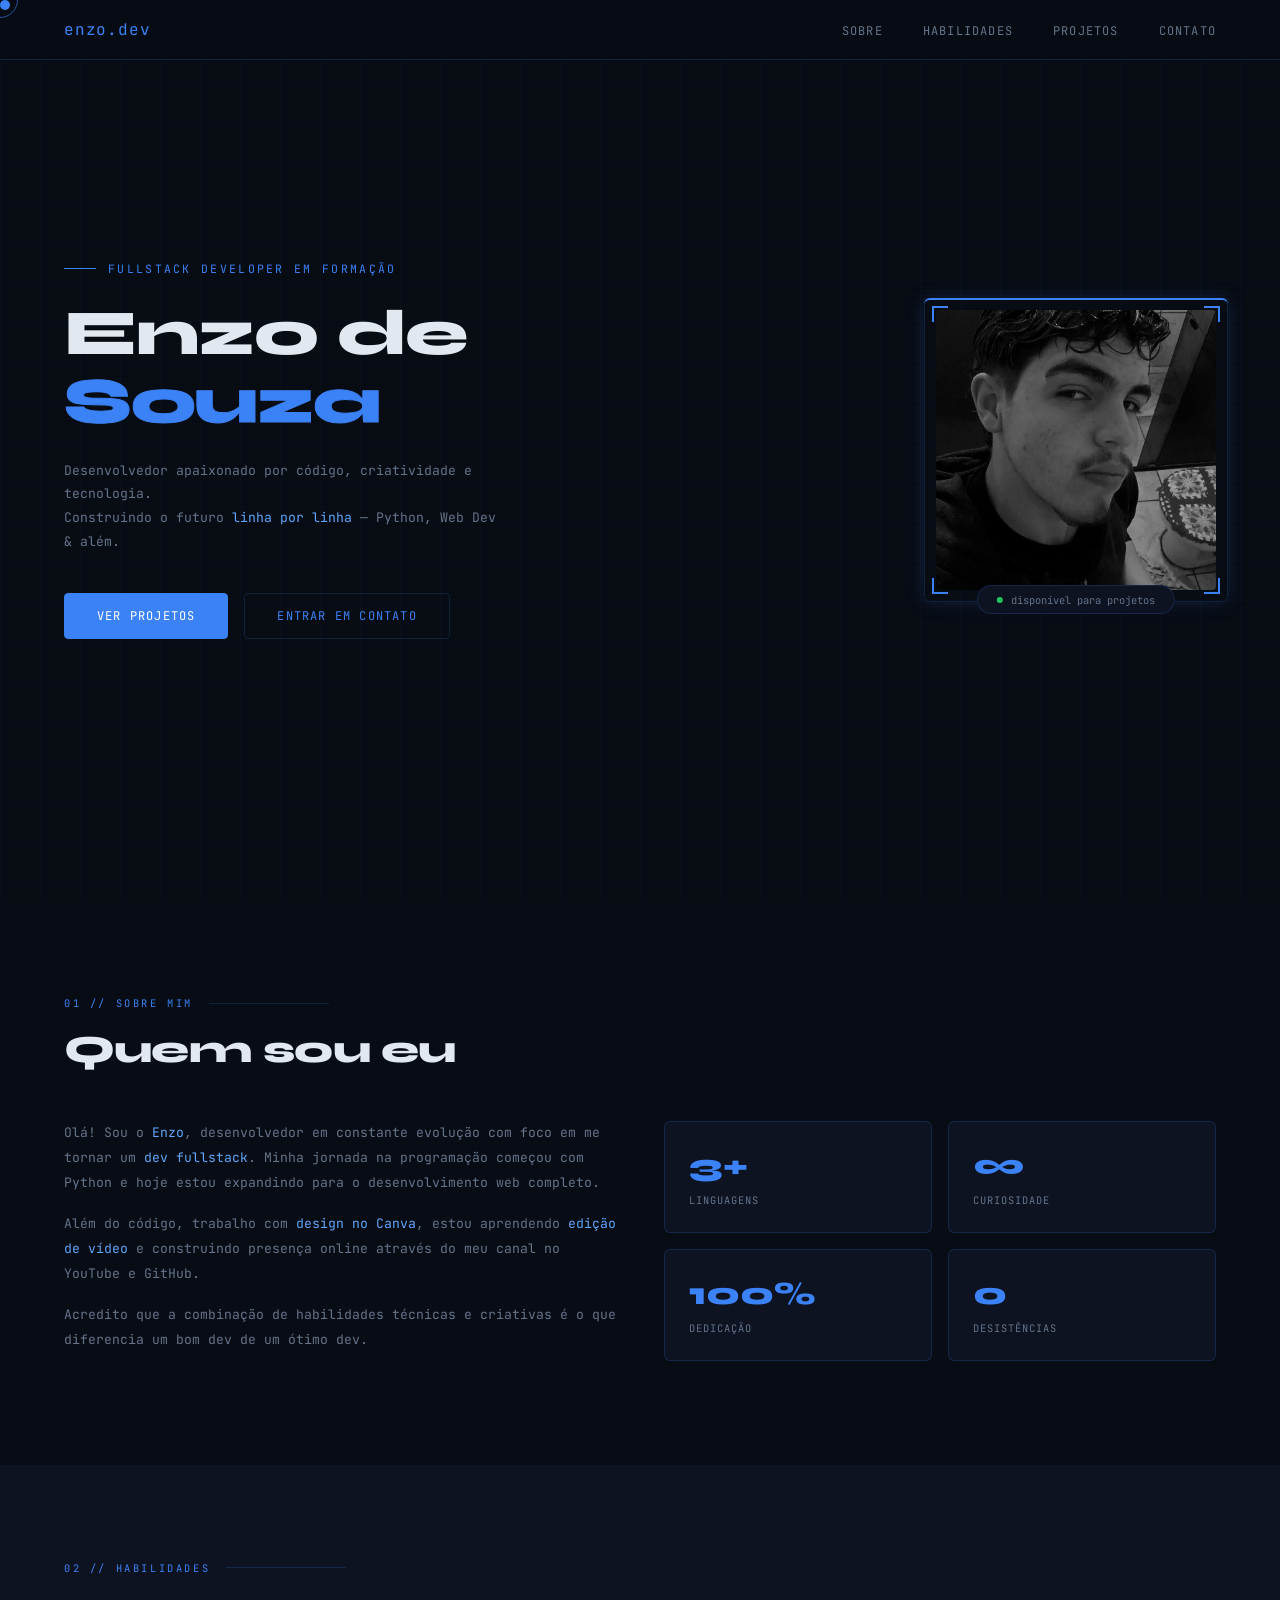
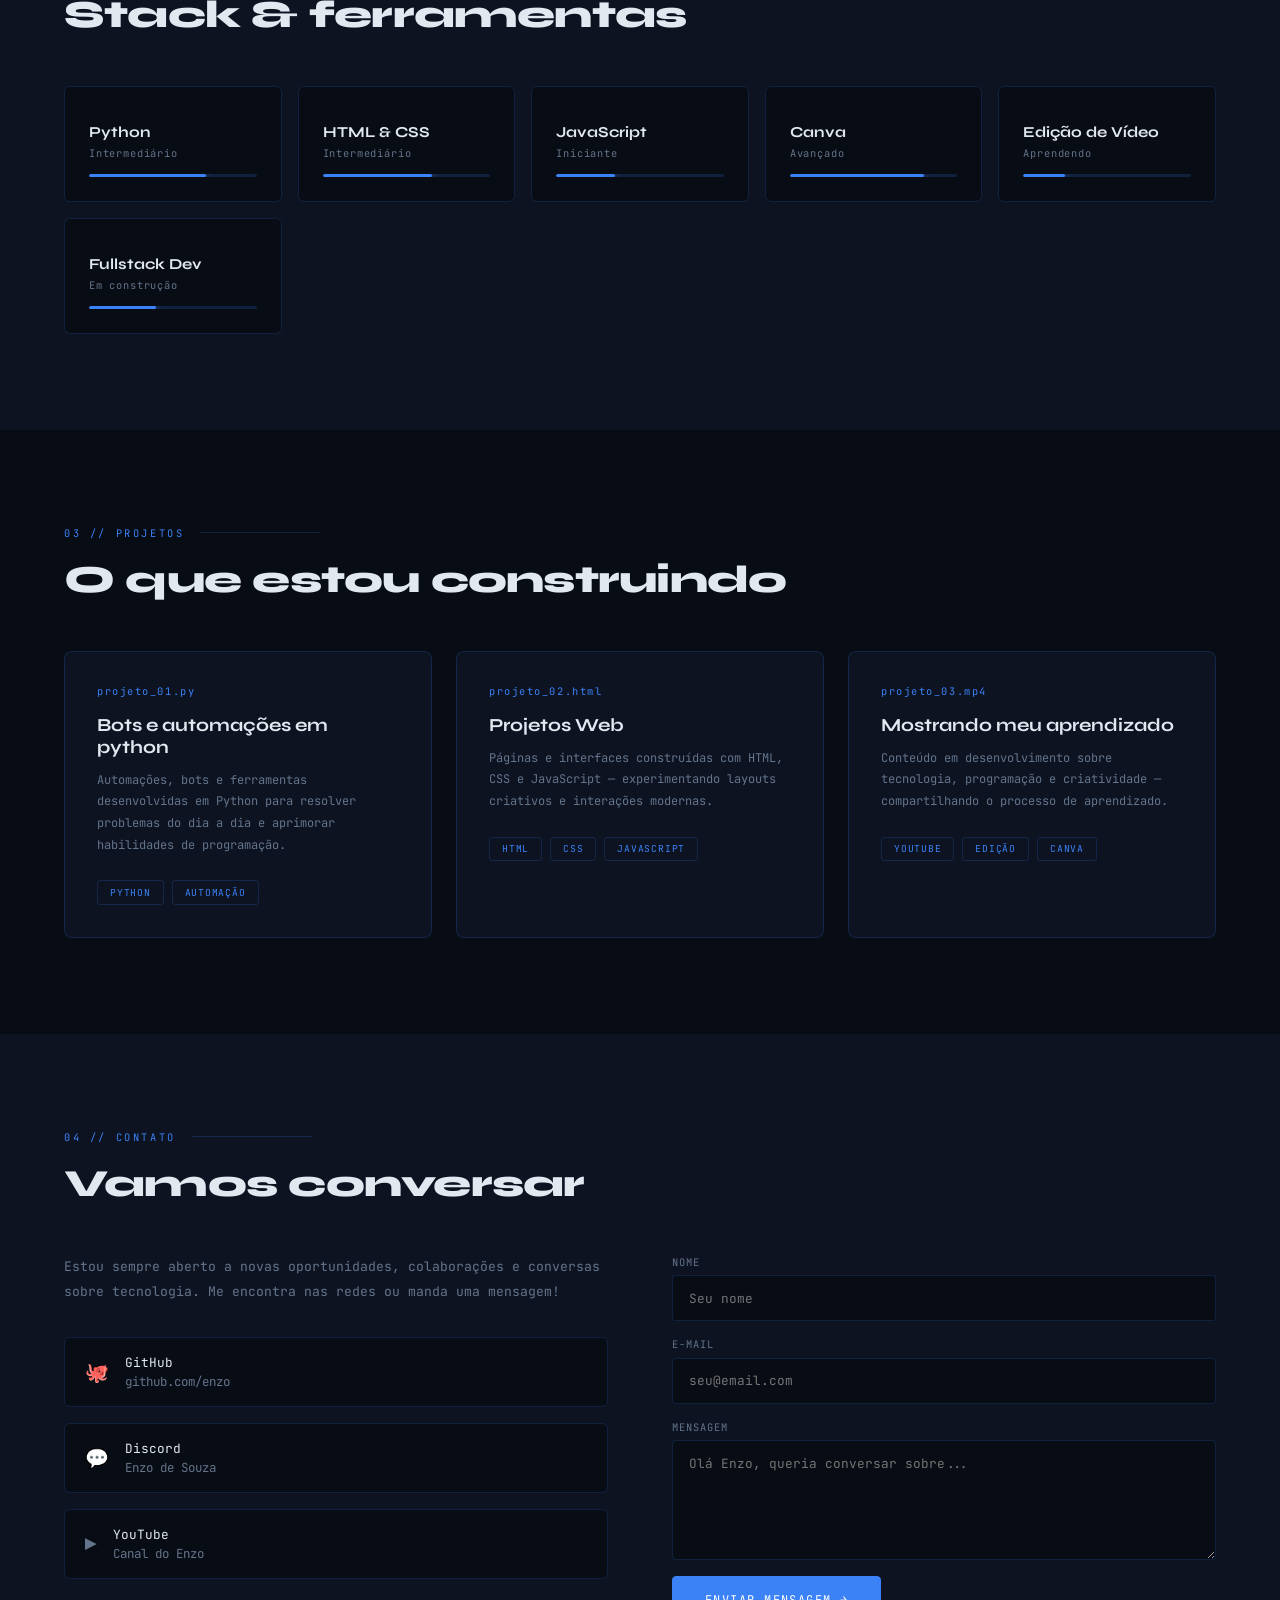
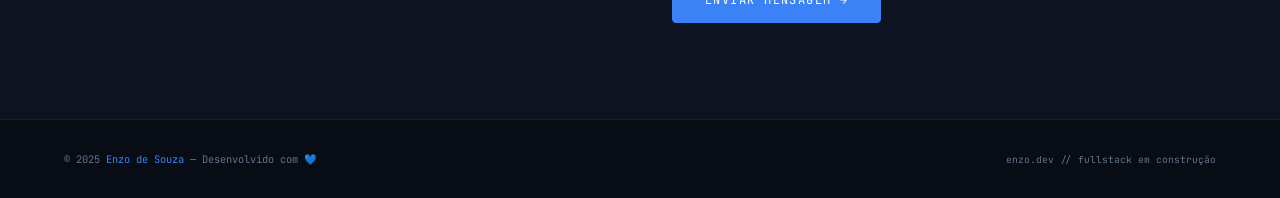
==== commit 4f84c123: "Add files via upload" ====
--- a/index.html
+++ b/index.html
@@ -45,7 +45,7 @@
   </div>
   <div class="hero-right">
     <div class="avatar-frame">
-      <img src="250769097.jpg" alt="Enzo de Souza" class="avatar-img" onerror="this.style.background='#1e3a5f';this.removeAttribute('src');">
+      <img src="250769097.jpeg" alt="Enzo de Souza" class="avatar-img" onerror="this.style.background='#1e3a5f';this.removeAttribute('src');">
       <div class="avatar-corner tl"></div>
       <div class="avatar-corner tr"></div>
       <div class="avatar-corner bl"></div>
